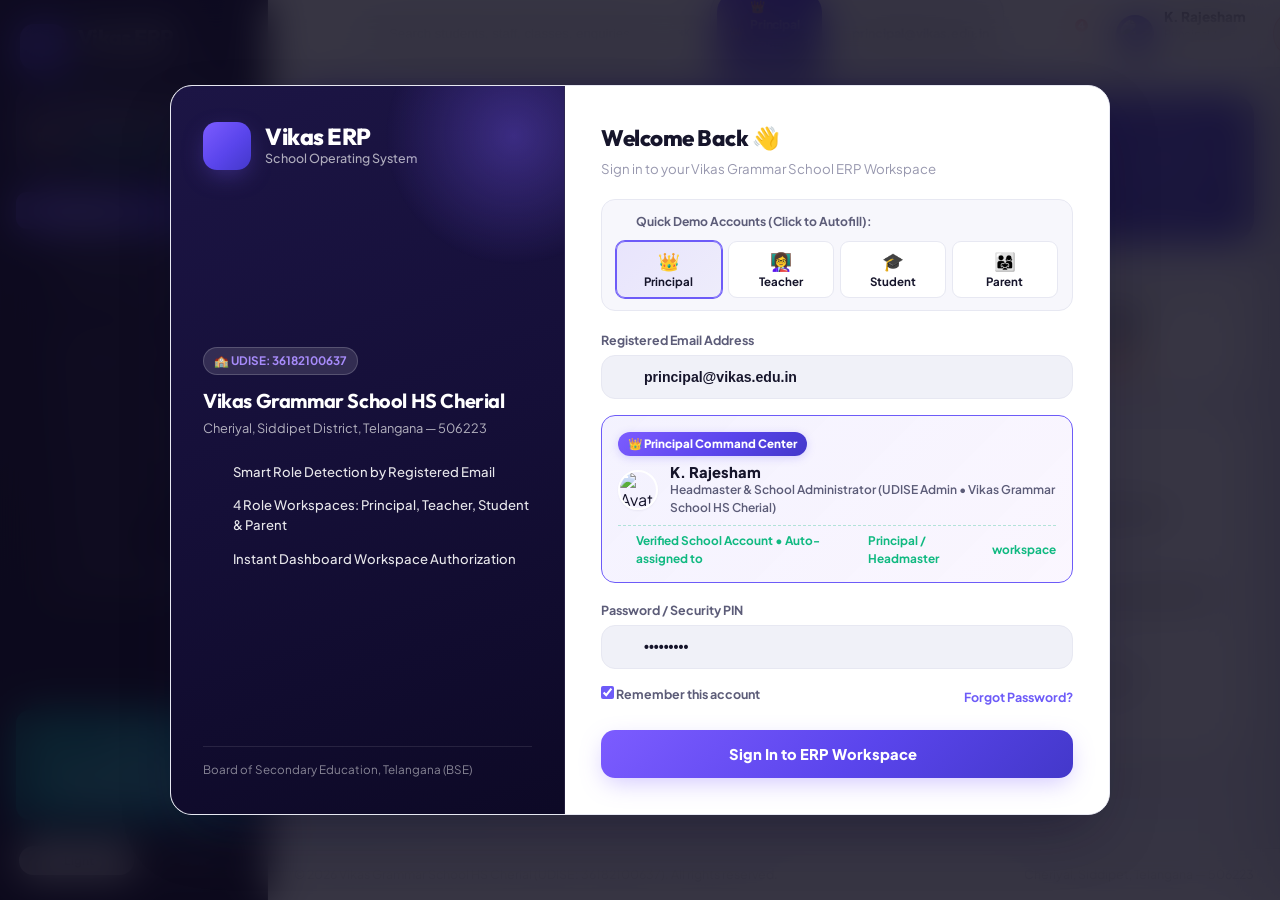
==== files/index.html @ 1255ad42 "Replace demo role pills with official active session email & workspace badge banner in topbar" ====
<!DOCTYPE html>
<html lang="en">
<head>
  <meta charset="UTF-8">
  <meta name="viewport" content="width=device-width, initial-scale=1.0">
  <title>Vikas ERP — Vikas Grammar School HS Cherial</title>

  <!-- Modern Fonts: Outfit for Headings + Plus Jakarta Sans for UI -->
  <link rel="preconnect" href="https://fonts.googleapis.com">
  <link rel="preconnect" href="https://fonts.gstatic.com" crossorigin>
  <link href="https://fonts.googleapis.com/css2?family=Outfit:wght@500;600;700;800&family=Plus+Jakarta+Sans:wght@400;500;600;700;800&display=swap" rel="stylesheet">

  <!-- Lucide Icons -->
  <script src="https://unpkg.com/lucide@latest"></script>

  <!-- Custom Application Stylesheet -->
  <link rel="stylesheet" href="css/styles.css">
</head>
<body class="theme-light role-principal">

  <div class="app-container">

    <!-- LEFT SIDEBAR -->
    <aside class="sidebar" id="sidebar">

      <!-- BRAND LOGO HEADER -->
      <div class="sidebar-header">
        <div class="brand">
          <div class="brand-logo">
            <i data-lucide="graduation-cap"></i>
          </div>
          <div>
            <div class="brand-title">
              <span class="brand-name">Vikas ERP</span>
            </div>
            <div class="brand-sub">Learn • Grow • Excel</div>
          </div>
        </div>
      </div>

      <!-- SCHOOL PROFILE MINI CARD -->
      <div class="sidebar-school-card">
        <div style="display:flex; align-items:center; gap:10px; position:relative;">
          <div class="school-avatar-icon">🏫</div>
          <div>
            <div class="school-card-title">Vikas Grammar School</div>
            <div class="school-card-sub">Cherial, Siddipet</div>
            <div class="school-udise-badge">UDISE: 36182100637</div>
          </div>
        </div>
      </div>

      <!-- SIDEBAR NAV LIST -->
      <div class="sidebar-menu">
        <ul class="nav-list" id="sidebarNavList">
          <!-- Dynamically Populated by js/app.js based on role -->
        </ul>
      </div>

      <!-- SIDEBAR BOTTOM WIDGET CARD -->
      <div class="sidebar-widget-banner">
        <div class="widget-banner-icon"><i data-lucide="graduation-cap"></i></div>
        <div class="widget-banner-title">Empowering Education</div>
        <div class="widget-banner-sub">For a Brighter Tomorrow</div>
      </div>

      <!-- SIDEBAR FOOTER THEME TOGGLE -->
      <div class="sidebar-footer">
        <div class="theme-toggle-pill">
          <button id="themeLightBtn" class="theme-btn active"><i data-lucide="sun"></i> Light</button>
          <button id="themeDarkBtn" class="theme-btn"><i data-lucide="moon"></i> Dark</button>
        </div>
      </div>

    </aside>

    <!-- MAIN WRAPPER -->
    <div class="main-wrapper">

      <!-- TOP NAVBAR -->
      <header class="top-navbar">
        <div class="nav-left">
          <button id="sidebarCollapseBtn" class="icon-btn" title="Toggle Menu">
            <i data-lucide="menu"></i>
          </button>

          <div class="search-bar">
            <i data-lucide="search" class="search-icon"></i>
            <input type="text" id="globalSearchInput" placeholder="Search students, staff, classes, enquiries..." autocomplete="off">
            <kbd class="kbd-badge">⌘K</kbd>
          </div>
        </div>

        <!-- CENTER OFFICIAL LOGGED-IN ACCOUNT SESSION BANNER -->
        <div class="active-session-banner" id="activeSessionBanner">
          <div class="session-role-badge" id="sessionRoleBadge">
            <span id="sessionRoleIcon">👑</span>
            <span id="sessionRoleTitle">Principal Command Center</span>
          </div>
          <div class="session-email-tag" id="sessionEmailTag">
            <i data-lucide="mail"></i>
            <span id="sessionEmailText">principal@vikas.edu.in</span>
          </div>
        </div>

        <div class="nav-right">
          <button class="icon-btn" id="openAiDrawerBtn" title="Ask AI Assistant">
            <i data-lucide="bot"></i>
          </button>

          <div style="position:relative;">
            <button class="icon-btn notif-btn" id="notifBtn" title="Notifications">
              <i data-lucide="bell"></i>
              <span class="badge-dot" id="notifBadgeDot">4</span>
            </button>

            <!-- NOTIFICATION DROPDOWN MENU -->
            <div class="notif-dropdown" id="notifDropdown">
              <div class="notif-header" style="padding:14px 16px; border-bottom:1px solid var(--border-color); display:flex; justify-content:space-between; align-items:center; background:var(--bg-card-sub);">
                <div style="display:flex; align-items:center; gap:8px;">
                  <i data-lucide="bell" style="color:var(--indigo); width:16px; height:16px;"></i>
                  <h4 style="font-size:0.9rem; font-weight:800; margin:0;">Notifications</h4>
                </div>
                <button id="markAllReadBtn" style="font-size:0.75rem; color:var(--indigo); font-weight:700; background:none; border:none; cursor:pointer;">Mark all read</button>
              </div>
              <div class="notif-body" id="notifList" style="max-height:360px; overflow-y:auto; padding:8px 0;">
                <!-- Populated dynamically by JS -->
              </div>
              <div style="padding:10px 16px; text-align:center; border-top:1px solid var(--border-color); background:var(--bg-card-sub);">
                <span style="font-size:0.75rem; color:var(--text-muted); font-weight:600;">Vikas Grammar School Live Feed</span>
              </div>
            </div>
          </div>

          <div class="user-pill" id="userProfilePill" title="Logged in user profile">
            <img src="https://images.unsplash.com/photo-1534528741775-53994a69daeb?auto=format&fit=crop&w=120&q=80" alt="Avatar" class="user-avatar" id="userAvatar">
            <div class="user-info">
              <span class="user-name" id="userName">K. Rajesham</span>
              <span class="user-role" id="userRole">Headmaster</span>
            </div>
          </div>

          <button class="icon-btn logout-btn" id="logoutBtn" title="Switch User / Sign Out">
            <i data-lucide="log-out"></i>
          </button>
        </div>
      </header>

      <!-- MAIN CONTENT VIEWPORT -->
      <main class="content-viewport" id="contentViewport">
        <!-- Rendered dynamically by js/app.js -->
      </main>

      <!-- FOOTER -->
      <footer class="app-footer">
        <div class="footer-left">
          © 2026 Vikas Grammar School HS Cherial (UDISE: 36182100637). All rights reserved.
        </div>
        <div class="footer-right">
          Cheriyal, Siddipet, Telangana — 506223
        </div>
      </footer>

    </div>

    <!-- AI COPILOT SIDE DRAWER -->
    <div class="ai-drawer-overlay" id="aiDrawerOverlay"></div>
    <aside class="ai-drawer" id="aiDrawer">
      <div class="ai-drawer-header">
        <div class="ai-title">
          <i data-lucide="bot"></i>
          <div>
            <h3>Vikas School AI Assistant</h3>
            <span>Siddipet District Intelligence</span>
          </div>
        </div>
        <button id="closeAiDrawerBtn" class="icon-btn"><i data-lucide="x"></i></button>
      </div>

      <div class="ai-drawer-body" id="aiChatBody">
        <div class="ai-message assistant">
          <p>Namaste Headmaster K. Rajesham! How can I assist you with Vikas Grammar School Cherial operations today?</p>
        </div>
      </div>

      <div class="ai-drawer-footer">
        <form id="aiPromptForm" class="ai-form">
          <input type="text" id="aiPromptInput" placeholder="Ask AI about student records or attendance..." autocomplete="off">
          <button type="submit" class="ai-send-btn"><i data-lucide="send"></i></button>
        </form>
      </div>
    </aside>

  </div>

  <!-- LOGIN & ROLE IDENTIFICATION PORTAL OVERLAY -->
  <div class="login-modal-overlay active" id="loginModalOverlay">
    <div class="login-modal-card">
      
      <!-- LEFT BRANDING BANNER -->
      <div class="login-branding-panel">
        <div class="login-brand-header">
          <div class="login-brand-logo">
            <i data-lucide="graduation-cap"></i>
          </div>
          <div>
            <h2>Vikas ERP</h2>
            <p>School Operating System</p>
          </div>
        </div>

        <div class="login-hero-card">
          <div class="school-tag">🏫 UDISE: 36182100637</div>
          <h3>Vikas Grammar School HS Cherial</h3>
          <p>Cheriyal, Siddipet District, Telangana — 506223</p>
          
          <div class="login-features-list">
            <div class="feature-item">
              <i data-lucide="shield-check"></i>
              <span>Smart Role Detection by Registered Email</span>
            </div>
            <div class="feature-item">
              <i data-lucide="users"></i>
              <span>4 Role Workspaces: Principal, Teacher, Student & Parent</span>
            </div>
            <div class="feature-item">
              <i data-lucide="sparkles"></i>
              <span>Instant Dashboard Workspace Authorization</span>
            </div>
          </div>
        </div>

        <div class="login-footer-info">
          <span>Board of Secondary Education, Telangana (BSE)</span>
        </div>
      </div>

      <!-- RIGHT FORM PANEL -->
      <div class="login-form-panel">
        <div class="login-form-header">
          <h3>Welcome Back 👋</h3>
          <p>Sign in to your Vikas Grammar School ERP Workspace</p>
        </div>

        <!-- QUICK DEMO ACCOUNTS SELECTOR -->
        <div class="quick-demo-accounts">
          <div class="quick-title"><i data-lucide="zap"></i> Quick Demo Accounts (Click to Autofill):</div>
          <div class="demo-chips-grid">
            <button type="button" class="demo-chip active" data-email="principal@vikas.edu.in">
              <span class="chip-icon">👑</span>
              <span class="chip-text">Principal</span>
            </button>
            <button type="button" class="demo-chip" data-email="teacher@vikas.edu.in">
              <span class="chip-icon">👩‍🏫</span>
              <span class="chip-text">Teacher</span>
            </button>
            <button type="button" class="demo-chip" data-email="student@vikas.edu.in">
              <span class="chip-icon">🎓</span>
              <span class="chip-text">Student</span>
            </button>
            <button type="button" class="demo-chip" data-email="parent@vikas.edu.in">
              <span class="chip-icon">👨‍👩‍👧</span>
              <span class="chip-text">Parent</span>
            </button>
          </div>
        </div>

        <form id="loginForm" class="login-form">
          
          <!-- EMAIL INPUT -->
          <div class="form-group">
            <label for="loginEmailInput">Registered Email Address</label>
            <div class="input-with-icon">
              <i data-lucide="mail"></i>
              <input type="email" id="loginEmailInput" placeholder="e.g. principal@vikas.edu.in" value="principal@vikas.edu.in" required autocomplete="email">
            </div>
          </div>

          <!-- REAL-TIME ROLE DETECTION & CONFIRMATION BOX -->
          <div class="role-detection-box" id="roleDetectionBox">
            <div class="detection-badge" id="detectionBadge">👑 Principal Command Center</div>
            <div class="user-preview">
              <img src="https://images.unsplash.com/photo-1534528741775-53994a69daeb?auto=format&fit=crop&w=120&q=80" alt="Avatar" id="detectionAvatar">
              <div class="user-details">
                <div class="detected-name" id="detectionName">K. Rajesham</div>
                <div class="detected-sub" id="detectionSub">Headmaster & School Administrator</div>
              </div>
            </div>
            <div class="detection-status" id="detectionStatus">
              <i data-lucide="check-circle-2"></i> Verified School Account • Auto-assigned to <strong>Principal</strong> workspace
            </div>
          </div>

          <!-- UNREGISTERED CUSTOM ROLE SELECTOR (Hidden by default, shown if email not in database) -->
          <div class="form-group custom-role-group" id="customRoleGroup" style="display:none;">
            <label>Unregistered Email — Choose Role to Sign In:</label>
            <div class="role-selector-radios">
              <label class="radio-chip"><input type="radio" name="customRole" value="principal" checked> <span>👑 Principal</span></label>
              <label class="radio-chip"><input type="radio" name="customRole" value="teacher"> <span>👩‍🏫 Teacher</span></label>
              <label class="radio-chip"><input type="radio" name="customRole" value="student"> <span>🎓 Student</span></label>
              <label class="radio-chip"><input type="radio" name="customRole" value="parent"> <span>👨‍👩‍👧 Parent</span></label>
            </div>
          </div>

          <!-- PASSWORD INPUT -->
          <div class="form-group">
            <label for="loginPasswordInput">Password / Security PIN</label>
            <div class="input-with-icon">
              <i data-lucide="lock"></i>
              <input type="password" id="loginPasswordInput" value="vikas2026" placeholder="Enter password" required>
              <button type="button" class="toggle-password-btn" id="togglePasswordBtn"><i data-lucide="eye"></i></button>
            </div>
          </div>

          <div class="form-options">
            <label class="checkbox-label">
              <input type="checkbox" checked id="rememberMeCheckbox">
              <span>Remember this account</span>
            </label>
            <a href="#" class="forgot-link" onclick="event.preventDefault(); alert('Password reset guidance sent to your registered school email!');">Forgot Password?</a>
          </div>

          <!-- SUBMIT BUTTON -->
          <button type="submit" class="login-submit-btn" id="loginSubmitBtn">
            <span>Sign In to ERP Workspace</span>
            <i data-lucide="arrow-right"></i>
          </button>

        </form>
      </div>

    </div>
  </div>

  <script src="js/data.js"></script>
  <script src="js/app.js"></script>
</body>
</html>
---- files/css/styles.css ----
/* ==========================================================================
   VIKAS ERP — REDESIGNED VISUAL SYSTEM
   Vikas Grammar School HS Cherial • UDISE: 36182100637
   Same structure & data bindings as before — new look, feel & polish.
   ========================================================================== */

:root {
  --bg-app: #f4f5fb;
  --bg-sidebar: #171233;
  --bg-card: #ffffff;
  --bg-card-sub: #f7f7fc;
  --bg-input: #f0f1f8;
  --border-color: #e7e8f2;
  --border-focus: #7c5cff;

  --text-primary: #16152b;
  --text-secondary: #5c5c78;
  --text-muted: #9797ae;

  --indigo: #6d5bf8;
  --indigo-dark: #5a45ec;
  --violet: #a855f7;
  --cyan: #06b6d4;
  --emerald: #10b981;
  --amber: #f59e0b;
  --rose: #ef4444;

  --accent-grad: linear-gradient(135deg, #7c5cff 0%, #5a45ec 55%, #4338ca 100%);
  --accent-grad-soft: linear-gradient(135deg, rgba(124,92,255,0.12) 0%, rgba(90,69,236,0.06) 100%);
  --sidebar-grad: linear-gradient(165deg, #1c1640 0%, #171233 45%, #100c26 100%);

  --shadow-sm: 0 1px 2px rgba(23, 18, 51, 0.05);
  --shadow-card: 0 1px 2px rgba(23,18,51,0.04), 0 10px 28px -8px rgba(23, 18, 51, 0.09);
  --shadow-lg: 0 20px 45px -12px rgba(90, 69, 236, 0.28);
  --shadow-glow: 0 8px 24px -4px rgba(124, 92, 255, 0.35);

  --radius-sm: 9px;
  --radius-md: 14px;
  --radius-lg: 18px;
  --radius-xl: 22px;
}

body.theme-dark {
  --bg-app: #0b0a17;
  --bg-sidebar: #0c0a1e;
  --bg-card: #16142b;
  --bg-card-sub: #1c1a35;
  --bg-input: #1c1a35;
  --border-color: rgba(255, 255, 255, 0.08);

  --text-primary: #f3f2fb;
  --text-secondary: #b6b4cf;
  --text-muted: #6f6d8c;

  --shadow-card: 0 1px 2px rgba(0,0,0,0.3), 0 10px 30px -8px rgba(0,0,0,0.5);
}

/* STRICT RESET */
*, *::before, *::after {
  margin: 0;
  padding: 0;
  box-sizing: border-box;
}

html, body {
  width: 100%;
  height: 100%;
  overflow-x: hidden;
}

body {
  font-family: 'Plus Jakarta Sans', system-ui, -apple-system, sans-serif;
  background-color: var(--bg-app);
  background-image:
    radial-gradient(circle at 100% 0%, rgba(124, 92, 255, 0.06), transparent 45%),
    radial-gradient(circle at 0% 100%, rgba(6, 182, 212, 0.05), transparent 45%);
  background-attachment: fixed;
  color: var(--text-primary);
  line-height: 1.5;
  -webkit-font-smoothing: antialiased;
}

button {
  -webkit-appearance: none;
  appearance: none;
  background: transparent;
  border: none;
  outline: none;
  font-family: inherit;
  cursor: pointer;
  color: inherit;
}

h1, h2, h3, h4, h5, h6 {
  font-family: 'Outfit', sans-serif;
  font-weight: 700;
  letter-spacing: -0.02em;
}

/* Scrollbars */
::-webkit-scrollbar { width: 8px; height: 8px; }
::-webkit-scrollbar-track { background: transparent; }
::-webkit-scrollbar-thumb { background: rgba(124, 92, 255, 0.25); border-radius: 8px; }
::-webkit-scrollbar-thumb:hover { background: rgba(124, 92, 255, 0.45); }

code {
  font-family: 'SFMono-Regular', Consolas, monospace;
  background: var(--bg-card-sub);
  padding: 1px 6px;
  border-radius: 6px;
  font-size: 0.85em;
}

/* APP CONTAINER LAYOUT */
.app-container {
  display: flex;
  min-height: 100vh;
  width: 100%;
  overflow-x: hidden;
  position: relative;
}

/* ==========================================================================
   SIDEBAR
   ========================================================================== */
.sidebar {
  width: 268px;
  min-width: 268px;
  height: 100vh;
  background: var(--sidebar-grad);
  color: #ffffff;
  border-right: 1px solid rgba(255, 255, 255, 0.06);
  display: flex;
  flex-direction: column;
  justify-content: space-between;
  padding: 22px 16px;
  position: fixed;
  top: 0;
  left: 0;
  z-index: 100;
  overflow-y: auto;
  transition: transform 0.3s cubic-bezier(.4,0,.2,1);
}

.sidebar::-webkit-scrollbar { width: 5px; }

.sidebar.collapsed {
  transform: translateX(-268px);
}

.sidebar-header {
  margin-bottom: 18px;
  padding: 0 4px;
}

.brand {
  display: flex;
  align-items: center;
  gap: 12px;
}

.brand-logo {
  width: 46px;
  height: 46px;
  border-radius: 14px;
  background: var(--accent-grad);
  display: flex;
  align-items: center;
  justify-content: center;
  color: white;
  box-shadow: var(--shadow-glow);
  font-size: 1.3rem;
}

.brand-title {
  display: flex;
  align-items: center;
  gap: 6px;
}

.brand-name {
  font-family: 'Outfit', sans-serif;
  font-weight: 800;
  font-size: 1.32rem;
  color: #ffffff;
  letter-spacing: -0.03em;
}

.brand-sub {
  font-size: 0.7rem;
  color: #8f8bb3;
  font-weight: 600;
  letter-spacing: 0.6px;
  text-transform: uppercase;
  margin-top: 1px;
}

/* SIDEBAR SCHOOL PROFILE CARD */
.sidebar-school-card {
  background: rgba(255, 255, 255, 0.05);
  border: 1px solid rgba(255, 255, 255, 0.08);
  border-radius: var(--radius-md);
  padding: 12px 13px;
  margin-bottom: 18px;
  position: relative;
  overflow: hidden;
}

.sidebar-school-card::before {
  content: '';
  position: absolute;
  inset: 0;
  background: linear-gradient(120deg, rgba(124,92,255,0.15), transparent 60%);
  pointer-events: none;
}

.school-avatar-icon {
  width: 34px;
  height: 34px;
  border-radius: 10px;
  background: rgba(255, 255, 255, 0.12);
  display: flex;
  align-items: center;
  justify-content: center;
  font-size: 1.1rem;
  flex-shrink: 0;
}

.school-card-title {
  font-size: 0.82rem;
  font-weight: 800;
  color: #ffffff;
  line-height: 1.25;
}

.school-card-sub {
  font-size: 0.7rem;
  color: #8f8bb3;
  margin-top: 1px;
}

.school-udise-badge {
  display: inline-block;
  font-size: 0.63rem;
  font-weight: 800;
  background: rgba(6, 182, 212, 0.18);
  color: #5eead4;
  padding: 2px 9px;
  border-radius: 10px;
  margin-top: 5px;
  letter-spacing: 0.3px;
}

/* SIDEBAR MENU & NAV LIST */
.sidebar-menu {
  flex: 1;
}

.nav-list {
  list-style: none;
  display: flex;
  flex-direction: column;
  gap: 2px;
}

.nav-btn {
  width: 100%;
  display: flex;
  align-items: center;
  justify-content: space-between;
  padding: 10px 12px;
  border-radius: 11px;
  background: transparent;
  border: none;
  color: #a5a2c4;
  font-size: 0.84rem;
  font-weight: 600;
  cursor: pointer;
  transition: all 0.15s ease;
  position: relative;
}

.nav-btn-left {
  display: flex;
  align-items: center;
  gap: 12px;
}

.nav-btn:hover {
  background: rgba(255, 255, 255, 0.06);
  color: #ffffff;
}

.nav-btn.active {
  background: var(--accent-grad);
  color: #ffffff !important;
  box-shadow: var(--shadow-glow);
}

.nav-btn.active svg, .nav-btn.active i {
  color: #ffffff !important;
}

.nav-btn svg, .nav-btn i {
  width: 17px;
  height: 17px;
  color: #837fa8;
  flex-shrink: 0;
}

/* SIDEBAR BOTTOM WIDGET BANNER */
.sidebar-widget-banner {
  background: linear-gradient(135deg, #0d9488 0%, #0891b2 100%);
  border-radius: var(--radius-md);
  padding: 15px;
  margin: 16px 0 12px 0;
  color: #ffffff;
  box-shadow: 0 10px 25px -6px rgba(8, 145, 178, 0.4);
  text-align: center;
}

.widget-banner-icon {
  width: 36px;
  height: 36px;
  border-radius: 50%;
  background: rgba(255, 255, 255, 0.18);
  display: flex;
  align-items: center;
  justify-content: center;
  margin: 0 auto 7px auto;
}

.widget-banner-title {
  font-weight: 800;
  font-size: 0.84rem;
}

.widget-banner-sub {
  font-size: 0.7rem;
  opacity: 0.85;
}

/* SIDEBAR FOOTER */
.sidebar-footer {
  padding-top: 10px;
  border-top: 1px solid rgba(255, 255, 255, 0.07);
}

.theme-toggle-pill {
  background: rgba(255, 255, 255, 0.06);
  padding: 3px;
  border-radius: 20px;
  display: flex;
  align-items: center;
}

.theme-btn {
  flex: 1;
  padding: 7px 10px;
  border-radius: 16px;
  font-size: 0.75rem;
  font-weight: 700;
  color: #8f8bb3;
  display: flex;
  align-items: center;
  justify-content: center;
  gap: 6px;
  transition: all 0.2s ease;
}

.theme-btn.active {
  background: #ffffff;
  color: #171233;
  box-shadow: var(--shadow-sm);
}

/* ==========================================================================
   MAIN WRAPPER
   ========================================================================== */
.main-wrapper {
  margin-left: 268px;
  width: calc(100% - 268px);
  min-height: 100vh;
  display: flex;
  flex-direction: column;
  background-color: transparent;
  transition: margin-left 0.3s ease, width 0.3s ease;
}

.main-wrapper.expanded {
  margin-left: 0;
  width: 100%;
}

/* TOP NAVBAR */
.top-navbar {
  height: 68px;
  background-color: var(--bg-card);
  border-bottom: 1px solid var(--border-color);
  display: flex;
  align-items: center;
  justify-content: space-between;
  padding: 0 26px;
  width: 100%;
  flex-shrink: 0;
  position: sticky;
  top: 0;
  z-index: 50;
  backdrop-filter: blur(8px);
}

.nav-left {
  display: flex;
  align-items: center;
  gap: 16px;
}

.icon-btn {
  width: 40px;
  height: 40px;
  border-radius: 50%;
  display: flex;
  align-items: center;
  justify-content: center;
  color: var(--text-secondary);
  transition: all 0.15s ease;
  position: relative;
}

.icon-btn:hover {
  background-color: var(--bg-card-sub);
  color: var(--indigo);
}

/* SEARCH BAR */
.search-bar {
  position: relative;
  width: 360px;
  display: flex;
  align-items: center;
}

.search-bar input {
  width: 100%;
  background-color: var(--bg-input);
  border: 1px solid transparent;
  border-radius: 24px;
  padding: 10px 40px 10px 38px;
  color: var(--text-primary);
  font-size: 0.83rem;
  outline: none;
  transition: all 0.2s ease;
}

.search-bar input::placeholder { color: var(--text-muted); }

.search-bar input:focus {
  background-color: var(--bg-card);
  border-color: var(--indigo);
  box-shadow: 0 0 0 4px rgba(109, 91, 248, 0.14);
}

.search-icon {
  position: absolute;
  left: 13px;
  width: 16px;
  height: 16px;
  color: var(--text-muted);
  pointer-events: none;
}

.kbd-badge {
  position: absolute;
  right: 12px;
  background: var(--bg-card);
  border: 1px solid var(--border-color);
  border-radius: 6px;
  padding: 2px 7px;
  font-size: 0.65rem;
  color: var(--text-muted);
  font-weight: 700;
}

/* OFFICIAL LOGGED-IN SESSION BANNER STYLES */
.active-session-banner {
  background: var(--bg-card-sub);
  padding: 5px 14px 5px 6px;
  border-radius: 28px;
  display: flex;
  align-items: center;
  gap: 10px;
  border: 1px solid var(--border-color);
  box-shadow: var(--shadow-sm);
  transition: all 0.25s ease;
}

.session-role-badge {
  background: var(--accent-grad);
  color: #ffffff;
  padding: 5px 12px;
  border-radius: 20px;
  font-size: 0.76rem;
  font-weight: 800;
  display: flex;
  align-items: center;
  gap: 6px;
  box-shadow: var(--shadow-glow);
  letter-spacing: -0.01em;
}

.session-email-tag {
  display: flex;
  align-items: center;
  gap: 6px;
  font-size: 0.78rem;
  font-weight: 700;
  color: var(--text-secondary);
}

.session-email-tag i {
  width: 14px;
  height: 14px;
  color: var(--indigo);
}

.nav-right {
  display: flex;
  align-items: center;
  gap: 18px;
}

.badge-dot {
  position: absolute;
  top: 3px;
  right: 3px;
  background: linear-gradient(135deg, #f43f5e, #ef4444);
  color: white;
  font-size: 0.63rem;
  font-weight: 800;
  width: 17px;
  height: 17px;
  border-radius: 50%;
  display: flex;
  align-items: center;
  justify-content: center;
  border: 2px solid var(--bg-card);
}

.user-pill {
  display: flex;
  align-items: center;
  gap: 10px;
  padding: 5px 8px 5px 5px;
  border-radius: 30px;
  transition: background-color 0.15s ease;
  cursor: pointer;
}

.user-pill:hover {
  background-color: var(--bg-card-sub);
}

.user-avatar {
  width: 38px;
  height: 38px;
  border-radius: 50%;
  object-fit: cover;
  border: 2px solid transparent;
  background: var(--accent-grad);
  padding: 2px;
}

.user-info {
  display: flex;
  flex-direction: column;
}

.user-name {
  font-size: 0.85rem;
  font-weight: 800;
  line-height: 1.15;
  color: var(--text-primary);
}

.user-role {
  font-size: 0.7rem;
  color: var(--text-muted);
}

/* CONTENT VIEWPORT */
.content-viewport {
  flex: 1;
  padding: 26px;
  max-width: 1440px;
  width: 100%;
  margin: 0 auto;
}

/* ==========================================================================
   STATS GRID & METRIC CARDS
   ========================================================================== */
.stats-grid-4 {
  display: grid;
  grid-template-columns: repeat(4, 1fr);
  gap: 16px;
  margin-bottom: 20px;
}

.stat-card {
  background-color: var(--bg-card);
  border: 1px solid var(--border-color);
  border-radius: var(--radius-lg);
  padding: 19px 21px;
  display: flex;
  flex-direction: column;
  justify-content: space-between;
  box-shadow: var(--shadow-card);
  transition: transform 0.2s ease, box-shadow 0.2s ease, border-color 0.2s ease;
  position: relative;
  overflow: hidden;
}

.stat-card::before {
  content: '';
  position: absolute;
  top: 0; left: 0; right: 0;
  height: 3px;
  background: var(--accent-grad);
  opacity: 0;
  transition: opacity 0.2s ease;
}

.stat-card:hover {
  transform: translateY(-3px);
  box-shadow: var(--shadow-lg);
  border-color: rgba(124, 92, 255, 0.25);
}

.stat-card:hover::before { opacity: 1; }

.stat-title {
  font-size: 0.78rem;
  font-weight: 700;
  color: var(--text-muted);
  text-transform: uppercase;
  letter-spacing: 0.5px;
  margin-bottom: 4px;
}

.stat-value {
  font-family: 'Outfit', sans-serif;
  font-size: 1.9rem;
  font-weight: 800;
  color: var(--text-primary);
  line-height: 1.1;
  margin: 3px 0 9px 0;
}

.trend-badge {
  display: inline-flex;
  align-items: center;
  gap: 4px;
  font-size: 0.74rem;
  font-weight: 700;
  padding: 4px 10px;
  border-radius: 20px;
  width: fit-content;
}

.trend-up-green { background: #d7f7ea; color: #047857; }
.trend-up-blue { background: #dee7ff; color: #3345d1; }
.trend-purple { background: #f2e4ff; color: #7e22ce; }
.trend-orange { background: #ffe8d4; color: #c2410c; }

/* HERO CARD & QUICK ACTIONS */
.hero-school-card {
  background: var(--accent-grad);
  color: white;
  border-radius: var(--radius-xl);
  padding: 26px 28px;
  margin-bottom: 20px;
  box-shadow: var(--shadow-lg);
  position: relative;
  overflow: hidden;
}

.hero-school-card::after {
  content: '';
  position: absolute;
  top: -60%;
  right: -8%;
  width: 320px;
  height: 320px;
  background: radial-gradient(circle, rgba(255,255,255,0.16), transparent 65%);
  border-radius: 50%;
}

.hero-school-card h2 {
  font-size: 1.5rem;
}

.hero-sub {
  font-size: 0.85rem;
  opacity: 0.85;
  margin-top: 6px;
}

.school-dropdown-pill {
  background: rgba(255,255,255,0.16);
  padding: 4px 12px;
  border-radius: 20px;
  font-size: 0.78rem;
  font-weight: 700;
  backdrop-filter: blur(4px);
}

.dashboard-main-grid {
  display: grid;
  grid-template-columns: 1fr 340px;
  gap: 20px;
  margin-bottom: 20px;
}

.quick-cards-grid {
  display: grid;
  grid-template-columns: repeat(4, 1fr);
  gap: 12px;
}

.quick-action-card {
  background: var(--bg-card-sub);
  border: 1px solid var(--border-color);
  border-radius: var(--radius-md);
  padding: 16px;
  display: flex;
  flex-direction: column;
  align-items: center;
  justify-content: center;
  gap: 9px;
  cursor: pointer;
  transition: all 0.2s ease;
}

.quick-action-card:hover {
  background: var(--bg-card);
  border-color: var(--indigo);
  transform: translateY(-3px);
  box-shadow: var(--shadow-card);
}

.quick-icon-box {
  width: 42px;
  height: 42px;
  border-radius: 13px;
  display: flex;
  align-items: center;
  justify-content: center;
}

.quick-title {
  font-size: 0.78rem;
  font-weight: 700;
  color: var(--text-primary);
  text-align: center;
}

/* ==========================================================================
   PANEL CARDS
   ========================================================================== */
.panel-card {
  background-color: var(--bg-card);
  border: 1px solid var(--border-color);
  border-radius: var(--radius-lg);
  padding: 22px;
  box-shadow: var(--shadow-card);
  position: relative;
}

.panel-header {
  display: flex;
  align-items: center;
  justify-content: space-between;
  margin-bottom: 16px;
  gap: 12px;
  flex-wrap: wrap;
}

.panel-header h2 {
  display: flex;
  align-items: center;
  gap: 10px;
  font-size: 1.15rem;
}

.panel-title {
  font-size: 1.1rem;
  font-weight: 800;
  color: var(--text-primary);
  display: flex;
  align-items: center;
  gap: 8px;
}

/* BADGES & PILLS */
.badge {
  display: inline-flex;
  align-items: center;
  gap: 4px;
  padding: 4px 11px;
  border-radius: 20px;
  font-size: 0.74rem;
  font-weight: 700;
}

.badge-indigo { background-color: #e6e1ff; color: #5a3fe0; }
.badge-success { background-color: #d7f7ea; color: #047857; }
.badge-warning { background-color: #fef0c7; color: #b45309; }
.badge-danger { background-color: #ffe1e1; color: #b91c1c; }
.badge-info { background-color: #dcf1fe; color: #0369a1; }

/* DATA TABLES */
.table-container {
  width: 100%;
  overflow-x: auto;
  border-radius: var(--radius-md);
}

.data-table {
  width: 100%;
  border-collapse: collapse;
  text-align: left;
  font-size: 0.87rem;
}

.data-table th {
  padding: 12px 15px;
  color: var(--text-muted);
  font-size: 0.72rem;
  font-weight: 800;
  text-transform: uppercase;
  letter-spacing: 0.4px;
  background-color: var(--bg-card-sub);
  border-bottom: 1px solid var(--border-color);
  white-space: nowrap;
}

.data-table th:first-child { border-top-left-radius: var(--radius-sm); }
.data-table th:last-child { border-top-right-radius: var(--radius-sm); }

.data-table td {
  padding: 13px 15px;
  border-bottom: 1px solid var(--border-color);
  vertical-align: middle;
}

.data-table tr:last-child td {
  border-bottom: none;
}

.data-table tbody tr {
  transition: background-color 0.15s ease;
}

.data-table tbody tr:hover {
  background-color: var(--bg-card-sub);
}

/* FOOTER */
.app-footer {
  padding: 16px 26px;
  border-top: 1px solid var(--border-color);
  background-color: var(--bg-card);
  font-size: 0.78rem;
  color: var(--text-muted);
  display: flex;
  justify-content: space-between;
  align-items: center;
  flex-wrap: wrap;
  gap: 8px;
}

/* NOTIFICATION DROPDOWN */
.notif-dropdown {
  position: absolute;
  top: 54px;
  right: 0;
  width: 385px;
  max-width: calc(100vw - 32px);
  background-color: var(--bg-card);
  border: 1px solid var(--border-color);
  border-radius: var(--radius-lg);
  box-shadow: var(--shadow-lg);
  z-index: 500;
  display: none;
  overflow: hidden;
  animation: fadeIn 0.2s ease;
}

.notif-dropdown.active {
  display: block;
}

.notif-item {
  padding: 13px 16px;
  border-bottom: 1px solid var(--border-color);
  display: flex;
  gap: 12px;
  align-items: flex-start;
  transition: background-color 0.15s ease;
  cursor: pointer;
  width: 100%;
  box-sizing: border-box;
}

.notif-item:hover {
  background-color: var(--bg-card-sub);
}

.notif-item.unread {
  background-color: rgba(109, 91, 248, 0.05);
}

.notif-item-icon {
  width: 35px;
  height: 35px;
  border-radius: 11px;
  display: flex;
  align-items: center;
  justify-content: center;
  flex-shrink: 0;
}

.notif-item-content {
  flex: 1;
  min-width: 0;
  word-wrap: break-word;
  overflow-wrap: break-word;
}

.notif-item-title {
  font-size: 0.85rem;
  font-weight: 700;
  color: var(--text-primary);
  margin-bottom: 2px;
  white-space: normal;
  word-break: break-word;
  line-height: 1.3;
}

.notif-item-msg {
  font-size: 0.78rem;
  color: var(--text-secondary);
  line-height: 1.4;
  white-space: normal;
  word-break: break-word;
}

.notif-item-time {
  font-size: 0.7rem;
  color: var(--text-muted);
  margin-top: 4px;
}

/* ==========================================================================
   AI COPILOT DRAWER
   ========================================================================== */
.ai-drawer-overlay {
  position: fixed;
  inset: 0;
  background: rgba(16, 12, 38, 0.45);
  backdrop-filter: blur(2px);
  z-index: 899;
  display: none;
}

.ai-drawer-overlay.active { display: block; }

.ai-drawer {
  position: fixed;
  top: 0;
  right: 0;
  height: 100vh;
  width: 380px;
  max-width: 92vw;
  background: var(--bg-card);
  border-left: 1px solid var(--border-color);
  box-shadow: -20px 0 45px rgba(23,18,51,0.15);
  z-index: 900;
  display: flex;
  flex-direction: column;
  transform: translateX(100%);
  transition: transform 0.3s cubic-bezier(.4,0,.2,1);
}

.ai-drawer.active { transform: translateX(0); }

.ai-drawer-header {
  padding: 18px 20px;
  background: var(--accent-grad);
  color: white;
  display: flex;
  align-items: center;
  justify-content: space-between;
}

.ai-title {
  display: flex;
  align-items: center;
  gap: 12px;
}

.ai-title h3 { font-size: 1rem; }
.ai-title span { font-size: 0.72rem; opacity: 0.85; }

.ai-drawer-header .icon-btn { color: white; }
.ai-drawer-header .icon-btn:hover { background: rgba(255,255,255,0.18); color: white; }

.ai-drawer-body {
  flex: 1;
  overflow-y: auto;
  padding: 18px;
  display: flex;
  flex-direction: column;
  gap: 12px;
}

.ai-message {
  padding: 12px 15px;
  border-radius: var(--radius-md);
  font-size: 0.85rem;
  line-height: 1.5;
  max-width: 92%;
}

.ai-message.assistant {
  background: var(--bg-card-sub);
  border: 1px solid var(--border-color);
  align-self: flex-start;
  border-bottom-left-radius: 4px;
}

.ai-drawer-footer {
  padding: 14px;
  border-top: 1px solid var(--border-color);
}

.ai-form {
  display: flex;
  gap: 8px;
  background: var(--bg-input);
  border-radius: 24px;
  padding: 5px 6px 5px 16px;
}

.ai-form input {
  flex: 1;
  background: transparent;
  border: none;
  outline: none;
  color: var(--text-primary);
  font-size: 0.85rem;
}

.ai-send-btn {
  width: 36px;
  height: 36px;
  border-radius: 50%;
  background: var(--accent-grad);
  color: white;
  display: flex;
  align-items: center;
  justify-content: center;
  flex-shrink: 0;
}

@keyframes fadeIn {
  from { opacity: 0; transform: translateY(-4px); }
  to { opacity: 1; transform: translateY(0); }
}

/* RESPONSIVE MEDIA QUERIES */
@media (max-width: 1024px) {
  .main-wrapper {
    margin-left: 0 !important;
    width: 100% !important;
  }
  .sidebar {
    transform: translateX(-268px);
    box-shadow: 0 10px 30px rgba(0,0,0,0.3);
  }
  .sidebar.collapsed {
    transform: translateX(0);
  }
  .dashboard-main-grid {
    grid-template-columns: 1fr;
  }
}

@media (max-width: 768px) {
  .top-navbar {
    height: auto !important;
    padding: 12px 14px !important;
    flex-direction: column;
    align-items: flex-start !important;
    gap: 10px;
  }
  .role-personality-pills {
    width: 100%;
    overflow-x: auto;
    white-space: nowrap;
    padding-bottom: 4px;
  }
  .search-bar {
    width: 100% !important;
  }
  .content-viewport {
    padding: 14px !important;
  }
  .stats-grid-4 {
    grid-template-columns: repeat(2, 1fr) !important;
  }
  .quick-cards-grid {
    grid-template-columns: repeat(2, 1fr) !important;
  }
}

/* ==========================================================================
   LOGIN PORTAL & ROLE IDENTIFICATION MODAL STYLES
   ========================================================================== */
.login-modal-overlay {
  position: fixed;
  inset: 0;
  z-index: 99999;
  background: rgba(11, 9, 26, 0.82);
  backdrop-filter: blur(20px);
  -webkit-backdrop-filter: blur(20px);
  display: flex;
  align-items: center;
  justify-content: center;
  padding: 24px;
  opacity: 0;
  pointer-events: none;
  transition: opacity 0.35s cubic-bezier(0.16, 1, 0.3, 1), transform 0.35s cubic-bezier(0.16, 1, 0.3, 1);
}

.login-modal-overlay.active {
  opacity: 1;
  pointer-events: auto;
}

.login-modal-card {
  width: 940px;
  max-width: 100%;
  background: var(--bg-card);
  border: 1px solid var(--border-color);
  border-radius: var(--radius-xl);
  box-shadow: 0 25px 60px -15px rgba(15, 12, 40, 0.45);
  display: flex;
  overflow: hidden;
  animation: modalPop 0.4s cubic-bezier(0.16, 1, 0.3, 1);
}

@keyframes modalPop {
  from { opacity: 0; transform: scale(0.94) translateY(10px); }
  to { opacity: 1; transform: scale(1) translateY(0); }
}

/* LEFT BRANDING PANEL */
.login-branding-panel {
  width: 42%;
  background: linear-gradient(160deg, #1c1545 0%, #150f38 50%, #0d0926 100%);
  color: #ffffff;
  padding: 36px 32px;
  display: flex;
  flex-direction: column;
  justify-content: space-between;
  position: relative;
  overflow: hidden;
  border-right: 1px solid rgba(255, 255, 255, 0.08);
}

.login-branding-panel::before {
  content: '';
  position: absolute;
  top: -80px;
  right: -80px;
  width: 260px;
  height: 260px;
  background: radial-gradient(circle, rgba(124, 92, 255, 0.35) 0%, rgba(0,0,0,0) 70%);
  border-radius: 50%;
  pointer-events: none;
}

.login-brand-header {
  display: flex;
  align-items: center;
  gap: 14px;
}

.login-brand-logo {
  width: 48px;
  height: 48px;
  border-radius: 14px;
  background: var(--accent-grad);
  display: flex;
  align-items: center;
  justify-content: center;
  box-shadow: var(--shadow-glow);
}

.login-brand-logo i {
  width: 26px;
  height: 26px;
  color: #fff;
}

.login-brand-header h2 {
  font-family: 'Outfit', sans-serif;
  font-size: 1.45rem;
  font-weight: 800;
  letter-spacing: -0.02em;
  line-height: 1.1;
  color: #fff;
}

.login-brand-header p {
  font-size: 0.78rem;
  color: rgba(255, 255, 255, 0.65);
  font-weight: 500;
}

.login-hero-card {
  margin: 32px 0;
}

.school-tag {
  display: inline-block;
  background: rgba(255, 255, 255, 0.12);
  border: 1px solid rgba(255, 255, 255, 0.18);
  padding: 4px 10px;
  border-radius: 20px;
  font-size: 0.73rem;
  font-weight: 700;
  color: #a78bfa;
  margin-bottom: 12px;
}

.login-hero-card h3 {
  font-family: 'Outfit', sans-serif;
  font-size: 1.25rem;
  font-weight: 700;
  color: #ffffff;
  line-height: 1.35;
  margin-bottom: 6px;
}

.login-hero-card p {
  font-size: 0.8rem;
  color: rgba(255, 255, 255, 0.68);
  line-height: 1.4;
  margin-bottom: 24px;
}

.login-features-list {
  display: flex;
  flex-direction: column;
  gap: 14px;
}

.feature-item {
  display: flex;
  align-items: center;
  gap: 12px;
  font-size: 0.82rem;
  color: rgba(255, 255, 255, 0.9);
  font-weight: 500;
}

.feature-item i {
  width: 18px;
  height: 18px;
  color: #34d399;
  flex-shrink: 0;
}

.login-footer-info {
  font-size: 0.73rem;
  color: rgba(255, 255, 255, 0.5);
  border-top: 1px solid rgba(255, 255, 255, 0.1);
  padding-top: 14px;
}

/* RIGHT FORM PANEL */
.login-form-panel {
  width: 58%;
  padding: 36px 36px;
  background: var(--bg-card);
  display: flex;
  flex-direction: column;
  justify-content: center;
}

.login-form-header h3 {
  font-family: 'Outfit', sans-serif;
  font-size: 1.4rem;
  font-weight: 800;
  color: var(--text-primary);
  margin-bottom: 4px;
}

.login-form-header p {
  font-size: 0.83rem;
  color: var(--text-muted);
  margin-bottom: 20px;
}

/* QUICK DEMO ACCOUNTS */
.quick-demo-accounts {
  background: var(--bg-card-sub);
  border: 1px solid var(--border-color);
  border-radius: var(--radius-md);
  padding: 12px 14px;
  margin-bottom: 20px;
}

.quick-title {
  font-size: 0.76rem;
  font-weight: 700;
  color: var(--text-secondary);
  display: flex;
  align-items: center;
  gap: 6px;
  margin-bottom: 10px;
}

.quick-title i {
  width: 14px;
  height: 14px;
  color: var(--amber);
}

.demo-chips-grid {
  display: grid;
  grid-template-columns: repeat(4, 1fr);
  gap: 6px;
}

.demo-chip {
  background: var(--bg-card);
  border: 1px solid var(--border-color);
  border-radius: var(--radius-sm);
  padding: 8px 6px;
  display: flex;
  flex-direction: column;
  align-items: center;
  justify-content: center;
  cursor: pointer;
  transition: all 0.2s ease;
}

.demo-chip:hover {
  border-color: var(--indigo);
  transform: translateY(-1px);
}

.demo-chip.active {
  background: var(--accent-grad-soft);
  border-color: var(--indigo);
  box-shadow: 0 0 0 1px var(--indigo);
}

.chip-icon {
  font-size: 1.1rem;
  margin-bottom: 2px;
}

.chip-text {
  font-size: 0.72rem;
  font-weight: 700;
  color: var(--text-primary);
}

/* FORM GROUPS */
.login-form .form-group {
  margin-bottom: 16px;
}

.login-form label {
  display: block;
  font-size: 0.78rem;
  font-weight: 700;
  color: var(--text-secondary);
  margin-bottom: 6px;
}

.input-with-icon {
  position: relative;
  display: flex;
  align-items: center;
}

.input-with-icon i {
  position: absolute;
  left: 14px;
  width: 18px;
  height: 18px;
  color: var(--text-muted);
  pointer-events: none;
}

.input-with-icon input {
  width: 100%;
  height: 44px;
  padding: 0 14px 0 42px;
  background: var(--bg-input);
  border: 1px solid var(--border-color);
  border-radius: var(--radius-md);
  font-size: 0.88rem;
  color: var(--text-primary);
  font-weight: 600;
  outline: none;
  transition: all 0.2s ease;
}

.input-with-icon input:focus {
  border-color: var(--indigo);
  box-shadow: 0 0 0 3px rgba(109, 91, 248, 0.15);
  background: var(--bg-card);
}

.toggle-password-btn {
  position: absolute;
  right: 12px;
  background: none;
  border: none;
  color: var(--text-muted);
  cursor: pointer;
  padding: 4px;
  display: flex;
  align-items: center;
  justify-content: center;
}

.toggle-password-btn:hover {
  color: var(--text-primary);
}

/* REAL TIME ROLE DETECTION BOX */
.role-detection-box {
  background: linear-gradient(135deg, rgba(109, 91, 248, 0.08) 0%, rgba(168, 85, 247, 0.05) 100%);
  border: 1.5px solid var(--indigo);
  border-radius: var(--radius-md);
  padding: 14px 16px;
  margin-bottom: 18px;
  transition: all 0.25s ease;
  position: relative;
}

.detection-badge {
  display: inline-block;
  background: var(--accent-grad);
  color: #ffffff;
  font-size: 0.72rem;
  font-weight: 800;
  padding: 3px 10px;
  border-radius: 12px;
  margin-bottom: 8px;
  box-shadow: 0 2px 8px rgba(109, 91, 248, 0.25);
}

.user-preview {
  display: flex;
  align-items: center;
  gap: 12px;
  margin-bottom: 8px;
}

.user-preview img {
  width: 40px;
  height: 40px;
  border-radius: 50%;
  object-fit: cover;
  border: 2px solid #ffffff;
  box-shadow: var(--shadow-sm);
}

.detected-name {
  font-size: 0.92rem;
  font-weight: 800;
  color: var(--text-primary);
  line-height: 1.2;
}

.detected-sub {
  font-size: 0.75rem;
  color: var(--text-secondary);
  font-weight: 600;
}

.detection-status {
  font-size: 0.74rem;
  color: var(--emerald);
  font-weight: 700;
  display: flex;
  align-items: center;
  gap: 5px;
  border-top: 1px dashed rgba(16, 185, 129, 0.3);
  padding-top: 6px;
  margin-top: 4px;
}

.detection-status i {
  width: 14px;
  height: 14px;
  color: var(--emerald);
}

/* CUSTOM ROLE SELECTOR RADIOS */
.custom-role-group {
  background: var(--bg-card-sub);
  border: 1px solid var(--border-color);
  border-radius: var(--radius-md);
  padding: 12px;
}

.role-selector-radios {
  display: grid;
  grid-template-columns: repeat(2, 1fr);
  gap: 8px;
  margin-top: 6px;
}

.radio-chip {
  display: flex;
  align-items: center;
  gap: 6px;
  background: var(--bg-card);
  border: 1px solid var(--border-color);
  padding: 8px 10px;
  border-radius: var(--radius-sm);
  cursor: pointer;
  font-size: 0.78rem;
  font-weight: 700;
  color: var(--text-primary);
}

.radio-chip input {
  accent-color: var(--indigo);
}

.form-options {
  display: flex;
  justify-content: space-between;
  align-items: center;
  font-size: 0.78rem;
  margin-bottom: 20px;
}

.checkbox-label {
  display: flex;
  align-items: center;
  gap: 6px;
  color: var(--text-secondary);
  font-weight: 600;
  cursor: pointer;
}

.checkbox-label input {
  accent-color: var(--indigo);
}

.forgot-link {
  color: var(--indigo);
  font-weight: 700;
  text-decoration: none;
}

.forgot-link:hover {
  text-decoration: underline;
}

.login-submit-btn {
  width: 100%;
  height: 48px;
  background: var(--accent-grad);
  color: #ffffff;
  border: none;
  border-radius: var(--radius-md);
  font-size: 0.92rem;
  font-weight: 800;
  display: flex;
  align-items: center;
  justify-content: center;
  gap: 10px;
  cursor: pointer;
  box-shadow: var(--shadow-glow);
  transition: all 0.25s ease;
}

.login-submit-btn:hover {
  transform: translateY(-2px);
  box-shadow: 0 10px 28px -4px rgba(124, 92, 255, 0.45);
}

.login-submit-btn i {
  width: 18px;
  height: 18px;
  transition: transform 0.2s ease;
}

.login-submit-btn:hover i {
  transform: translateX(4px);
}

.logout-btn {
  color: #ef4444 !important;
  background: rgba(239, 68, 68, 0.08) !important;
  border: 1px solid rgba(239, 68, 68, 0.2) !important;
  transition: all 0.2s ease !important;
}

.logout-btn:hover {
  background: #ef4444 !important;
  color: #ffffff !important;
}

@media (max-width: 840px) {
  .login-modal-card {
    flex-direction: column;
  }
  .login-branding-panel {
    width: 100%;
    padding: 24px;
  }
  .login-hero-card {
    margin: 16px 0;
  }
  .login-form-panel {
    width: 100%;
    padding: 24px;
  }
  .demo-chips-grid {
    grid-template-columns: repeat(2, 1fr);
  }
}
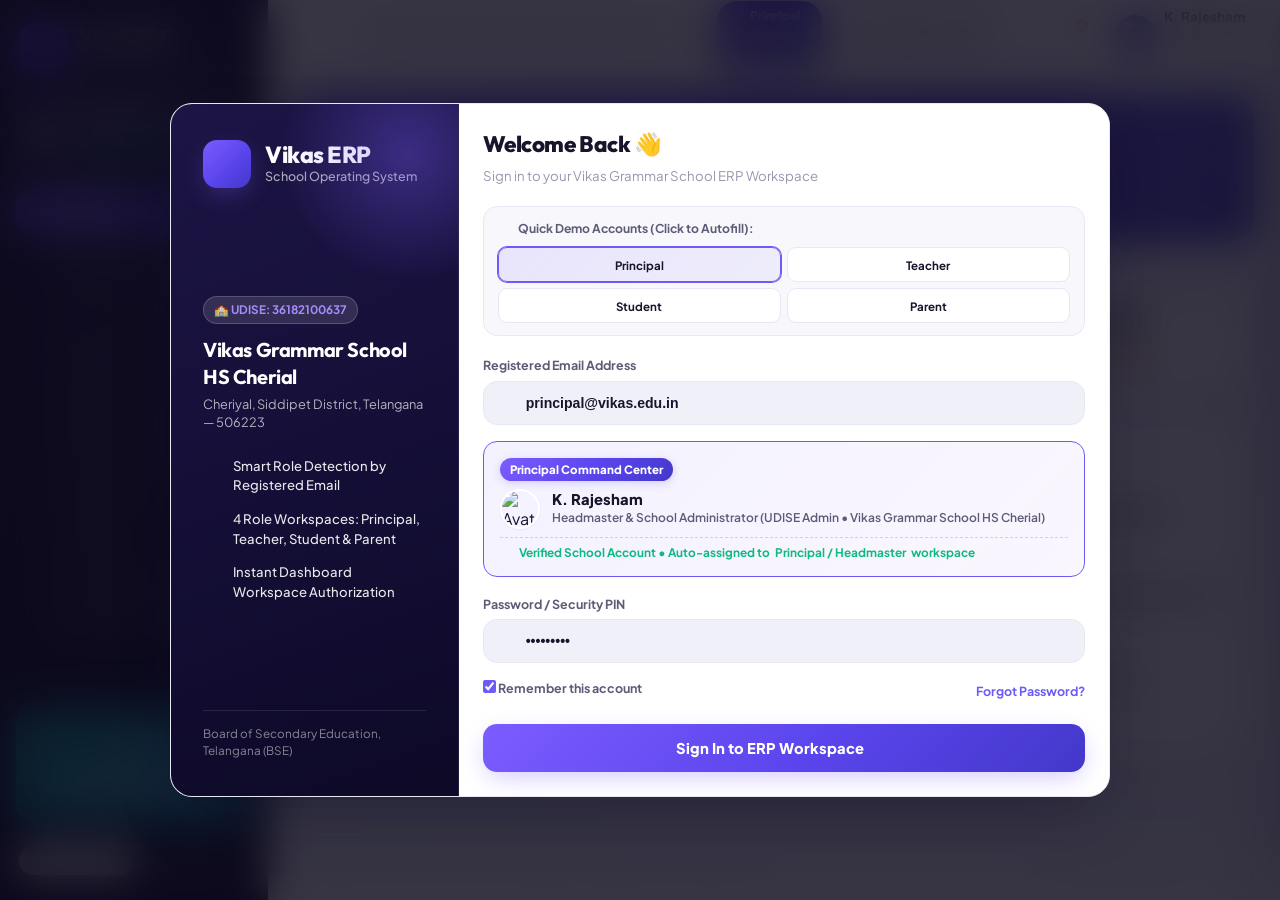
==== commit 1be6bd8a: "Add interactive user profile modal for viewing & editing user details (phone, email, roll/ID, addres" ====
--- a/files/index.html
+++ b/files/index.html
@@ -1,5 +1,6 @@
 <!DOCTYPE html>
 <html lang="en">
+
 <head>
   <meta charset="UTF-8">
   <meta name="viewport" content="width=device-width, initial-scale=1.0">
@@ -8,7 +9,9 @@
   <!-- Modern Fonts: Outfit for Headings + Plus Jakarta Sans for UI -->
   <link rel="preconnect" href="https://fonts.googleapis.com">
   <link rel="preconnect" href="https://fonts.gstatic.com" crossorigin>
-  <link href="https://fonts.googleapis.com/css2?family=Outfit:wght@500;600;700;800&family=Plus+Jakarta+Sans:wght@400;500;600;700;800&display=swap" rel="stylesheet">
+  <link
+    href="https://fonts.googleapis.com/css2?family=Outfit:wght@500;600;700;800&family=Plus+Jakarta+Sans:wght@400;500;600;700;800&display=swap"
+    rel="stylesheet">
 
   <!-- Lucide Icons -->
   <script src="https://unpkg.com/lucide@latest"></script>
@@ -16,6 +19,7 @@
   <!-- Custom Application Stylesheet -->
   <link rel="stylesheet" href="css/styles.css">
 </head>
+
 <body class="theme-light role-principal">
 
   <div class="app-container">
@@ -86,7 +90,8 @@
 
           <div class="search-bar">
             <i data-lucide="search" class="search-icon"></i>
-            <input type="text" id="globalSearchInput" placeholder="Search students, staff, classes, enquiries..." autocomplete="off">
+            <input type="text" id="globalSearchInput" placeholder="Search students, staff, classes, enquiries..."
+              autocomplete="off">
             <kbd class="kbd-badge">⌘K</kbd>
           </div>
         </div>
@@ -116,24 +121,30 @@
 
             <!-- NOTIFICATION DROPDOWN MENU -->
             <div class="notif-dropdown" id="notifDropdown">
-              <div class="notif-header" style="padding:14px 16px; border-bottom:1px solid var(--border-color); display:flex; justify-content:space-between; align-items:center; background:var(--bg-card-sub);">
+              <div class="notif-header"
+                style="padding:14px 16px; border-bottom:1px solid var(--border-color); display:flex; justify-content:space-between; align-items:center; background:var(--bg-card-sub);">
                 <div style="display:flex; align-items:center; gap:8px;">
                   <i data-lucide="bell" style="color:var(--indigo); width:16px; height:16px;"></i>
                   <h4 style="font-size:0.9rem; font-weight:800; margin:0;">Notifications</h4>
                 </div>
-                <button id="markAllReadBtn" style="font-size:0.75rem; color:var(--indigo); font-weight:700; background:none; border:none; cursor:pointer;">Mark all read</button>
+                <button id="markAllReadBtn"
+                  style="font-size:0.75rem; color:var(--indigo); font-weight:700; background:none; border:none; cursor:pointer;">Mark
+                  all read</button>
               </div>
               <div class="notif-body" id="notifList" style="max-height:360px; overflow-y:auto; padding:8px 0;">
                 <!-- Populated dynamically by JS -->
               </div>
-              <div style="padding:10px 16px; text-align:center; border-top:1px solid var(--border-color); background:var(--bg-card-sub);">
-                <span style="font-size:0.75rem; color:var(--text-muted); font-weight:600;">Vikas Grammar School Live Feed</span>
+              <div
+                style="padding:10px 16px; text-align:center; border-top:1px solid var(--border-color); background:var(--bg-card-sub);">
+                <span style="font-size:0.75rem; color:var(--text-muted); font-weight:600;">Vikas Grammar School Live
+                  Feed</span>
               </div>
             </div>
           </div>
 
           <div class="user-pill" id="userProfilePill" title="Logged in user profile">
-            <img src="https://images.unsplash.com/photo-1534528741775-53994a69daeb?auto=format&fit=crop&w=120&q=80" alt="Avatar" class="user-avatar" id="userAvatar">
+            <img src="https://images.unsplash.com/photo-1534528741775-53994a69daeb?auto=format&fit=crop&w=120&q=80"
+              alt="Avatar" class="user-avatar" id="userAvatar">
             <div class="user-info">
               <span class="user-name" id="userName">K. Rajesham</span>
               <span class="user-role" id="userRole">Headmaster</span>
@@ -179,13 +190,15 @@
 
       <div class="ai-drawer-body" id="aiChatBody">
         <div class="ai-message assistant">
-          <p>Namaste Headmaster K. Rajesham! How can I assist you with Vikas Grammar School Cherial operations today?</p>
+          <p>Namaste Headmaster K. Rajesham! How can I assist you with Vikas Grammar School Cherial operations today?
+          </p>
         </div>
       </div>
 
       <div class="ai-drawer-footer">
         <form id="aiPromptForm" class="ai-form">
-          <input type="text" id="aiPromptInput" placeholder="Ask AI about student records or attendance..." autocomplete="off">
+          <input type="text" id="aiPromptInput" placeholder="Ask AI about student records or attendance..."
+            autocomplete="off">
           <button type="submit" class="ai-send-btn"><i data-lucide="send"></i></button>
         </form>
       </div>
@@ -196,7 +209,7 @@
   <!-- LOGIN & ROLE IDENTIFICATION PORTAL OVERLAY -->
   <div class="login-modal-overlay active" id="loginModalOverlay">
     <div class="login-modal-card">
-      
+
       <!-- LEFT BRANDING BANNER -->
       <div class="login-branding-panel">
         <div class="login-brand-header">
@@ -213,7 +226,7 @@
           <div class="school-tag">🏫 UDISE: 36182100637</div>
           <h3>Vikas Grammar School HS Cherial</h3>
           <p>Cheriyal, Siddipet District, Telangana — 506223</p>
-          
+
           <div class="login-features-list">
             <div class="feature-item">
               <i data-lucide="shield-check"></i>
@@ -247,32 +260,33 @@
           <div class="quick-title"><i data-lucide="zap"></i> Quick Demo Accounts (Click to Autofill):</div>
           <div class="demo-chips-grid">
             <button type="button" class="demo-chip active" data-email="principal@vikas.edu.in">
-              <span class="chip-icon">👑</span>
+              <span class="chip-icon"></span>
               <span class="chip-text">Principal</span>
             </button>
             <button type="button" class="demo-chip" data-email="teacher@vikas.edu.in">
-              <span class="chip-icon">👩‍🏫</span>
+              <span class="chip-icon"></span>
               <span class="chip-text">Teacher</span>
             </button>
             <button type="button" class="demo-chip" data-email="student@vikas.edu.in">
-              <span class="chip-icon">🎓</span>
+              <span class="chip-icon"></span>
               <span class="chip-text">Student</span>
             </button>
             <button type="button" class="demo-chip" data-email="parent@vikas.edu.in">
-              <span class="chip-icon">👨‍👩‍👧</span>
+              <span class="chip-icon"></span>
               <span class="chip-text">Parent</span>
             </button>
           </div>
         </div>
 
         <form id="loginForm" class="login-form">
-          
+
           <!-- EMAIL INPUT -->
           <div class="form-group">
             <label for="loginEmailInput">Registered Email Address</label>
             <div class="input-with-icon">
               <i data-lucide="mail"></i>
-              <input type="email" id="loginEmailInput" placeholder="e.g. principal@vikas.edu.in" value="principal@vikas.edu.in" required autocomplete="email">
+              <input type="email" id="loginEmailInput" placeholder="e.g. principal@vikas.edu.in"
+                value="principal@vikas.edu.in" required autocomplete="email">
             </div>
           </div>
 
@@ -280,14 +294,16 @@
           <div class="role-detection-box" id="roleDetectionBox">
             <div class="detection-badge" id="detectionBadge">👑 Principal Command Center</div>
             <div class="user-preview">
-              <img src="https://images.unsplash.com/photo-1534528741775-53994a69daeb?auto=format&fit=crop&w=120&q=80" alt="Avatar" id="detectionAvatar">
+              <img src="https://images.unsplash.com/photo-1534528741775-53994a69daeb?auto=format&fit=crop&w=120&q=80"
+                alt="Avatar" id="detectionAvatar">
               <div class="user-details">
                 <div class="detected-name" id="detectionName">K. Rajesham</div>
                 <div class="detected-sub" id="detectionSub">Headmaster & School Administrator</div>
               </div>
             </div>
             <div class="detection-status" id="detectionStatus">
-              <i data-lucide="check-circle-2"></i> Verified School Account • Auto-assigned to <strong>Principal</strong> workspace
+              <i data-lucide="check-circle-2"></i> Verified School Account • Auto-assigned to <strong>Principal</strong>
+              workspace
             </div>
           </div>
 
@@ -295,10 +311,14 @@
           <div class="form-group custom-role-group" id="customRoleGroup" style="display:none;">
             <label>Unregistered Email — Choose Role to Sign In:</label>
             <div class="role-selector-radios">
-              <label class="radio-chip"><input type="radio" name="customRole" value="principal" checked> <span>👑 Principal</span></label>
-              <label class="radio-chip"><input type="radio" name="customRole" value="teacher"> <span>👩‍🏫 Teacher</span></label>
-              <label class="radio-chip"><input type="radio" name="customRole" value="student"> <span>🎓 Student</span></label>
-              <label class="radio-chip"><input type="radio" name="customRole" value="parent"> <span>👨‍👩‍👧 Parent</span></label>
+              <label class="radio-chip"><input type="radio" name="customRole" value="principal" checked> <span>👑
+                  Principal</span></label>
+              <label class="radio-chip"><input type="radio" name="customRole" value="teacher"> <span>👩‍🏫
+                  Teacher</span></label>
+              <label class="radio-chip"><input type="radio" name="customRole" value="student"> <span>🎓
+                  Student</span></label>
+              <label class="radio-chip"><input type="radio" name="customRole" value="parent"> <span>👨‍👩‍👧
+                  Parent</span></label>
             </div>
           </div>
 
@@ -308,7 +328,8 @@
             <div class="input-with-icon">
               <i data-lucide="lock"></i>
               <input type="password" id="loginPasswordInput" value="vikas2026" placeholder="Enter password" required>
-              <button type="button" class="toggle-password-btn" id="togglePasswordBtn"><i data-lucide="eye"></i></button>
+              <button type="button" class="toggle-password-btn" id="togglePasswordBtn"><i
+                  data-lucide="eye"></i></button>
             </div>
           </div>
 
@@ -317,7 +338,9 @@
               <input type="checkbox" checked id="rememberMeCheckbox">
               <span>Remember this account</span>
             </label>
-            <a href="#" class="forgot-link" onclick="event.preventDefault(); alert('Password reset guidance sent to your registered school email!');">Forgot Password?</a>
+            <a href="#" class="forgot-link"
+              onclick="event.preventDefault(); alert('Password reset guidance sent to your registered school email!');">Forgot
+              Password?</a>
           </div>
 
           <!-- SUBMIT BUTTON -->
@@ -332,7 +355,150 @@
     </div>
   </div>
 
+  <!-- USER PROFILE DETAILS & EDIT MODAL OVERLAY -->
+  <div class="profile-modal-overlay" id="profileModalOverlay">
+    <div class="profile-modal-card">
+      
+      <!-- MODAL HEADER COVER -->
+      <div class="profile-cover-banner">
+        <button type="button" class="profile-close-btn" id="closeProfileModalBtn" title="Close Profile">
+          <i data-lucide="x"></i>
+        </button>
+        <div class="profile-cover-badge">🏫 Vikas Grammar School HS Cherial</div>
+      </div>
+
+      <!-- PROFILE HEADER INFO -->
+      <div class="profile-header-main">
+        <div class="profile-avatar-wrapper">
+          <img src="https://images.unsplash.com/photo-1534528741775-53994a69daeb?auto=format&fit=crop&w=120&q=80" alt="Profile Avatar" id="modalProfileAvatar">
+          <span class="avatar-edit-badge" title="Profile Avatar Photo"><i data-lucide="camera"></i></span>
+        </div>
+        <div class="profile-title-block">
+          <div style="display:flex; align-items:center; gap:10px;">
+            <h2 id="modalProfileName">K. Rajesham</h2>
+            <span class="badge-role-tag" id="modalProfileRoleBadge">👑 Principal</span>
+          </div>
+          <p id="modalProfileDesignation">Headmaster & School Administrator</p>
+          <div class="profile-meta-tags">
+            <span id="modalProfileEmailTag"><i data-lucide="mail"></i> principal@vikas.edu.in</span>
+            <span id="modalProfilePhoneTag"><i data-lucide="phone"></i> +91 98480 99887</span>
+            <span id="modalProfileIdTag"><i data-lucide="id-card"></i> ID: EMP-VG-001</span>
+          </div>
+        </div>
+      </div>
+
+      <!-- PROFILE FORM BODY -->
+      <form id="profileForm" class="profile-form-body">
+        
+        <div class="profile-form-grid">
+          
+          <!-- FULL NAME -->
+          <div class="profile-form-group">
+            <label for="profileNameInput">Full Name</label>
+            <div class="input-with-icon">
+              <i data-lucide="user"></i>
+              <input type="text" id="profileNameInput" required placeholder="Enter full name">
+            </div>
+          </div>
+
+          <!-- EMAIL ADDRESS -->
+          <div class="profile-form-group">
+            <label for="profileEmailInput">Official Email Address</label>
+            <div class="input-with-icon">
+              <i data-lucide="mail"></i>
+              <input type="email" id="profileEmailInput" required placeholder="Enter official email">
+            </div>
+          </div>
+
+          <!-- PHONE NUMBER -->
+          <div class="profile-form-group">
+            <label for="profilePhoneInput">Contact Phone Number</label>
+            <div class="input-with-icon">
+              <i data-lucide="phone"></i>
+              <input type="text" id="profilePhoneInput" required placeholder="Enter phone number">
+            </div>
+          </div>
+
+          <!-- ID / ROLL NUMBER -->
+          <div class="profile-form-group">
+            <label for="profileIdInput" id="profileIdLabel">Roll Number / Employee ID</label>
+            <div class="input-with-icon">
+              <i data-lucide="id-card"></i>
+              <input type="text" id="profileIdInput" placeholder="Enter ID or Roll No">
+            </div>
+          </div>
+
+          <!-- PEN ID / UDISE REF -->
+          <div class="profile-form-group">
+            <label for="profilePenInput">PEN ID / State Reg. Reference</label>
+            <div class="input-with-icon">
+              <i data-lucide="file-text"></i>
+              <input type="text" id="profilePenInput" placeholder="Enter PEN ID">
+            </div>
+          </div>
+
+          <!-- CLASS / DEPARTMENT -->
+          <div class="profile-form-group">
+            <label for="profileClassInput">Class / Department / Workspace</label>
+            <div class="input-with-icon">
+              <i data-lucide="book-open"></i>
+              <input type="text" id="profileClassInput" placeholder="Enter class or department">
+            </div>
+          </div>
+
+          <!-- BLOOD GROUP -->
+          <div class="profile-form-group">
+            <label for="profileBloodGroupInput">Blood Group</label>
+            <div class="input-with-icon">
+              <i data-lucide="heart"></i>
+              <input type="text" id="profileBloodGroupInput" placeholder="e.g. O+, B+, A+">
+            </div>
+          </div>
+
+          <!-- EMERGENCY CONTACT -->
+          <div class="profile-form-group">
+            <label for="profileEmergencyInput">Emergency Contact Details</label>
+            <div class="input-with-icon">
+              <i data-lucide="shield-alert"></i>
+              <input type="text" id="profileEmergencyInput" placeholder="Enter emergency contact name & phone">
+            </div>
+          </div>
+
+          <!-- RESIDENTIAL ADDRESS -->
+          <div class="profile-form-group full-width">
+            <label for="profileAddressInput">Residential Address</label>
+            <div class="input-with-icon">
+              <i data-lucide="map-pin"></i>
+              <input type="text" id="profileAddressInput" placeholder="Enter residential address">
+            </div>
+          </div>
+
+          <!-- AVATAR IMAGE URL -->
+          <div class="profile-form-group full-width">
+            <label for="profileAvatarInput">Profile Picture Image URL</label>
+            <div class="input-with-icon">
+              <i data-lucide="image"></i>
+              <input type="url" id="profileAvatarInput" placeholder="Enter image URL for avatar">
+            </div>
+          </div>
+
+        </div>
+
+        <!-- FOOTER ACTIONS -->
+        <div class="profile-modal-footer">
+          <button type="button" class="btn-cancel" id="cancelProfileBtn">Cancel</button>
+          <button type="submit" class="btn-save-profile" id="saveProfileBtn">
+            <i data-lucide="check"></i> Save Profile Details
+          </button>
+        </div>
+
+      </form>
+
+    </div>
+  </div>
+
   <script src="js/data.js"></script>
   <script src="js/app.js"></script>
 </body>
-</html>
+
+</html>
--- a/files/css/styles.css
+++ b/files/css/styles.css
@@ -1635,6 +1635,270 @@
   .login-hero-card {
     margin: 16px 0;
   }
+}
+
+/* ==========================================================================
+   USER PROFILE DETAILS & EDIT MODAL STYLES
+   ========================================================================== */
+.profile-modal-overlay {
+  position: fixed;
+  inset: 0;
+  z-index: 99998;
+  background: rgba(11, 9, 26, 0.78);
+  backdrop-filter: blur(16px);
+  -webkit-backdrop-filter: blur(16px);
+  display: flex;
+  align-items: center;
+  justify-content: center;
+  padding: 20px;
+  opacity: 0;
+  pointer-events: none;
+  transition: all 0.3s cubic-bezier(0.16, 1, 0.3, 1);
+}
+
+.profile-modal-overlay.active {
+  opacity: 1;
+  pointer-events: auto;
+}
+
+.profile-modal-card {
+  width: 780px;
+  max-width: 100%;
+  max-height: 90vh;
+  background: var(--bg-card);
+  border: 1px solid var(--border-color);
+  border-radius: 24px;
+  box-shadow: 0 25px 50px -12px rgba(15, 12, 40, 0.35);
+  display: flex;
+  flex-direction: column;
+  overflow: hidden;
+  animation: modalPop 0.35s cubic-bezier(0.16, 1, 0.3, 1);
+}
+
+.profile-cover-banner {
+  height: 110px;
+  background: linear-gradient(135deg, #4f46e5 0%, #7c3aed 50%, #9333ea 100%);
+  position: relative;
+  padding: 16px 24px;
+  display: flex;
+  justify-content: space-between;
+  align-items: flex-start;
+}
+
+.profile-close-btn {
+  background: rgba(0, 0, 0, 0.25);
+  border: 1px solid rgba(255, 255, 255, 0.2);
+  color: #ffffff;
+  width: 34px;
+  height: 34px;
+  border-radius: 50%;
+  display: flex;
+  align-items: center;
+  justify-content: center;
+  cursor: pointer;
+  transition: all 0.2s ease;
+  position: absolute;
+  top: 14px;
+  right: 14px;
+  z-index: 2;
+}
+
+.profile-close-btn:hover {
+  background: rgba(239, 68, 68, 0.85);
+  transform: rotate(90deg);
+}
+
+.profile-cover-badge {
+  background: rgba(255, 255, 255, 0.18);
+  backdrop-filter: blur(8px);
+  color: #ffffff;
+  font-size: 0.76rem;
+  font-weight: 700;
+  padding: 4px 12px;
+  border-radius: 20px;
+  border: 1px solid rgba(255, 255, 255, 0.25);
+}
+
+.profile-header-main {
+  padding: 0 28px 20px 28px;
+  display: flex;
+  align-items: flex-end;
+  gap: 20px;
+  margin-top: -42px;
+  border-bottom: 1px solid var(--border-color);
+  background: var(--bg-card);
+}
+
+.profile-avatar-wrapper {
+  position: relative;
+  flex-shrink: 0;
+}
+
+.profile-avatar-wrapper img {
+  width: 88px;
+  height: 88px;
+  border-radius: 50%;
+  object-fit: cover;
+  border: 4px solid var(--bg-card);
+  box-shadow: var(--shadow-card);
+  background: var(--bg-card-sub);
+}
+
+.avatar-edit-badge {
+  position: absolute;
+  bottom: 4px;
+  right: 4px;
+  width: 26px;
+  height: 26px;
+  background: var(--indigo);
+  color: #ffffff;
+  border-radius: 50%;
+  display: flex;
+  align-items: center;
+  justify-content: center;
+  font-size: 0.72rem;
+  border: 2px solid var(--bg-card);
+  box-shadow: var(--shadow-sm);
+}
+
+.avatar-edit-badge i {
+  width: 14px;
+  height: 14px;
+}
+
+.profile-title-block h2 {
+  font-family: 'Outfit', sans-serif;
+  font-size: 1.35rem;
+  font-weight: 800;
+  color: var(--text-primary);
+}
+
+.badge-role-tag {
+  background: var(--accent-grad-soft);
+  color: var(--indigo);
+  border: 1px solid rgba(109, 91, 248, 0.2);
+  font-size: 0.73rem;
+  font-weight: 800;
+  padding: 3px 10px;
+  border-radius: 12px;
+}
+
+.profile-title-block p {
+  font-size: 0.83rem;
+  color: var(--text-secondary);
+  font-weight: 600;
+  margin-bottom: 6px;
+}
+
+.profile-meta-tags {
+  display: flex;
+  flex-wrap: wrap;
+  gap: 12px;
+  font-size: 0.76rem;
+  color: var(--text-muted);
+  font-weight: 600;
+}
+
+.profile-meta-tags span {
+  display: flex;
+  align-items: center;
+  gap: 4px;
+}
+
+.profile-meta-tags i {
+  width: 13px;
+  height: 13px;
+  color: var(--indigo);
+}
+
+.profile-form-body {
+  padding: 24px 28px;
+  overflow-y: auto;
+  flex: 1;
+}
+
+.profile-form-grid {
+  display: grid;
+  grid-template-columns: repeat(2, 1fr);
+  gap: 16px;
+}
+
+.profile-form-group.full-width {
+  grid-column: span 2;
+}
+
+.profile-form-group label {
+  display: block;
+  font-size: 0.77rem;
+  font-weight: 700;
+  color: var(--text-secondary);
+  margin-bottom: 6px;
+}
+
+.profile-modal-footer {
+  display: flex;
+  justify-content: flex-end;
+  align-items: center;
+  gap: 12px;
+  padding: 16px 28px;
+  border-top: 1px solid var(--border-color);
+  background: var(--bg-card-sub);
+}
+
+.btn-cancel {
+  background: var(--bg-card);
+  border: 1px solid var(--border-color);
+  color: var(--text-secondary);
+  padding: 9px 20px;
+  border-radius: var(--radius-md);
+  font-size: 0.84rem;
+  font-weight: 700;
+  cursor: pointer;
+  transition: all 0.2s ease;
+}
+
+.btn-cancel:hover {
+  background: var(--bg-input);
+  color: var(--text-primary);
+}
+
+.btn-save-profile {
+  background: var(--accent-grad);
+  color: #ffffff;
+  border: none;
+  padding: 9px 24px;
+  border-radius: var(--radius-md);
+  font-size: 0.84rem;
+  font-weight: 800;
+  display: flex;
+  align-items: center;
+  gap: 8px;
+  cursor: pointer;
+  box-shadow: var(--shadow-glow);
+  transition: all 0.2s ease;
+}
+
+.btn-save-profile:hover {
+  transform: translateY(-1px);
+  box-shadow: 0 8px 24px -4px rgba(124, 92, 255, 0.45);
+}
+
+.btn-save-profile i {
+  width: 16px;
+  height: 16px;
+}
+
+.user-pill {
+  cursor: pointer;
+  transition: all 0.2s ease;
+}
+
+.user-pill:hover {
+  transform: translateY(-1px);
+  box-shadow: var(--shadow-sm);
+  border-color: var(--indigo);
+}
+
   .login-form-panel {
     width: 100%;
     padding: 24px;
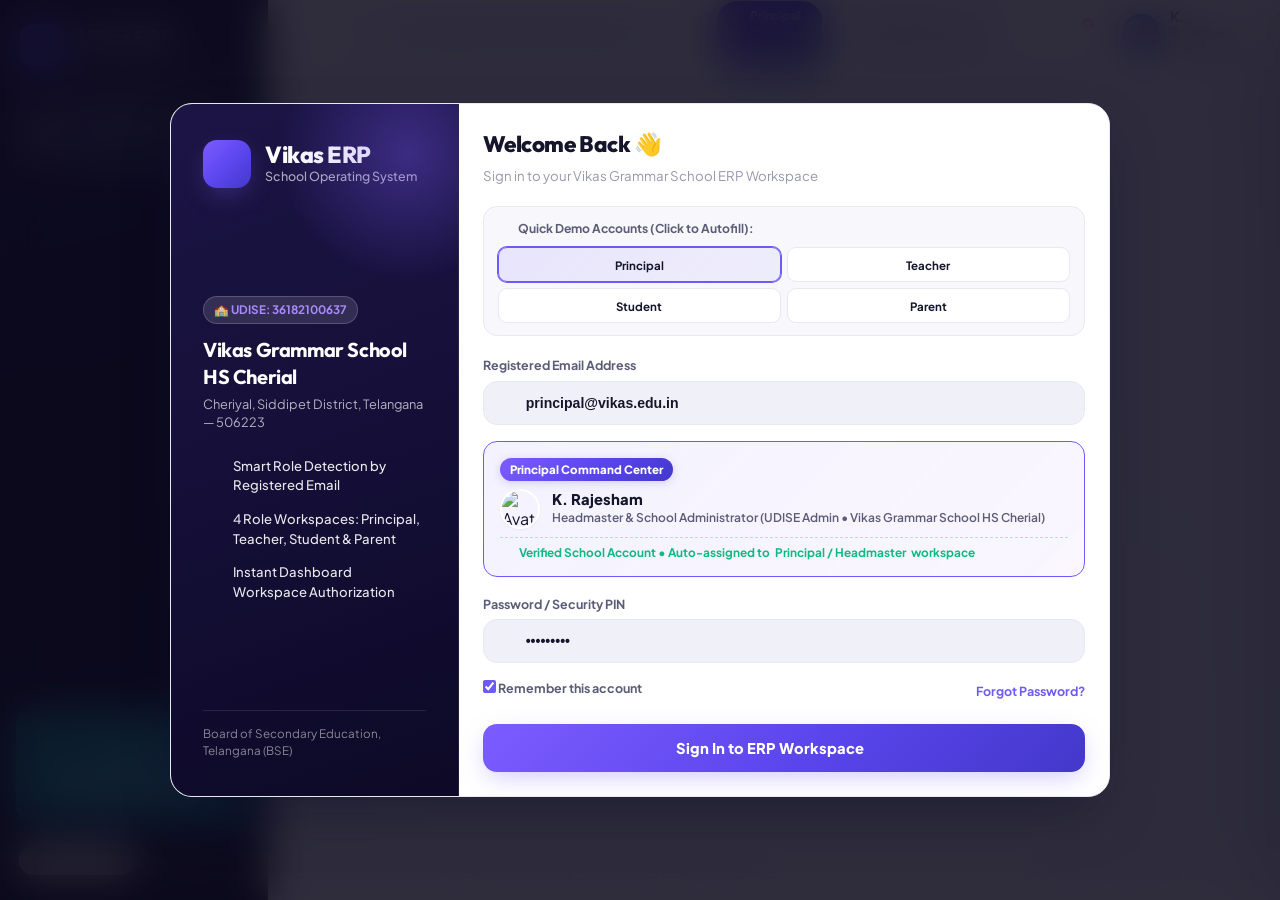
==== commit 36488889: "Add session persistence, printable Telangana BSE report card marksheet modal, instant UPI fee paymen" ====
--- a/files/index.html
+++ b/files/index.html
@@ -23,6 +23,9 @@
 <body class="theme-light role-principal">
 
   <div class="app-container">
+
+    <!-- MOBILE SIDEBAR BACKDROP OVERLAY -->
+    <div class="sidebar-overlay" id="sidebarOverlay"></div>
 
     <!-- LEFT SIDEBAR -->
     <aside class="sidebar" id="sidebar">
@@ -494,6 +497,165 @@
 
       </form>
 
+  <!-- MARKSHEET REPORT CARD MODAL OVERLAY -->
+  <div class="profile-modal-overlay" id="marksheetModalOverlay">
+    <div class="profile-modal-card" style="width: 820px;">
+      <div class="profile-cover-banner" style="background: linear-gradient(135deg, #1e1b4b 0%, #312e81 100%);">
+        <button type="button" class="profile-close-btn" id="closeMarksheetBtn"><i data-lucide="x"></i></button>
+        <div class="profile-cover-badge">📜 BSE Telangana Official Grade Report</div>
+      </div>
+
+      <div class="marksheet-print-container" id="marksheetPrintContainer" style="padding: 24px 28px; background: var(--bg-card); overflow-y: auto;">
+        <div style="text-align: center; border-bottom: 2px solid var(--border-color); padding-bottom: 16px; margin-bottom: 20px;">
+          <div style="font-size: 0.8rem; font-weight: 800; color: var(--indigo); letter-spacing: 1px;">BOARD OF SECONDARY EDUCATION, TELANGANA</div>
+          <h2 style="font-family: 'Outfit', sans-serif; font-size: 1.4rem; font-weight: 800; color: var(--text-primary); margin: 4px 0;">VIKAS GRAMMAR SCHOOL HS CHERIAL</h2>
+          <p style="font-size: 0.8rem; color: var(--text-muted); margin: 0;">UDISE Code: 36182100637 • Cheriyal, Siddipet District, Telangana — 506223</p>
+          <div style="display: inline-block; background: var(--accent-grad-soft); color: var(--indigo); font-weight: 800; font-size: 0.75rem; padding: 4px 14px; border-radius: 20px; margin-top: 10px;">
+            ANNUAL ACADEMIC MARKSHEET 2026-2027
+          </div>
+        </div>
+
+        <div style="display: grid; grid-template-columns: repeat(2, 1fr); gap: 12px; background: var(--bg-card-sub); border: 1px solid var(--border-color); padding: 14px 16px; border-radius: 12px; margin-bottom: 20px; font-size: 0.82rem;">
+          <div><strong>Student Name:</strong> <span id="msStudentName">Rahul Reddy</span></div>
+          <div><strong>Roll Number:</strong> <span id="msRollNo">VIII-014</span></div>
+          <div><strong>Class & Section:</strong> <span id="msGradeSec">Class VIII Section A</span></div>
+          <div><strong>PEN ID:</strong> <span id="msPenId">PEN-36182100637-801</span></div>
+        </div>
+
+        <div class="table-responsive" style="margin-bottom: 20px;">
+          <table class="custom-table" style="width: 100%;">
+            <thead>
+              <tr>
+                <th>Subject Code</th>
+                <th>Curriculum Subject</th>
+                <th>Max Marks</th>
+                <th>Marks Obtained</th>
+                <th>Grade</th>
+                <th>Performance Status</th>
+              </tr>
+            </thead>
+            <tbody id="marksheetTableBody">
+              <tr><td>01T</td><td>Telugu (First Language)</td><td>100</td><td>92</td><td><span class="badge-success">A+</span></td><td>Outstanding</td></tr>
+              <tr><td>02E</td><td>English Literature & Grammar</td><td>100</td><td>88</td><td><span class="badge-success">A</span></td><td>Excellent</td></tr>
+              <tr><td>03M</td><td>Mathematics & Geometry</td><td>100</td><td>95</td><td><span class="badge-success">A+</span></td><td>Outstanding</td></tr>
+              <tr><td>04P</td><td>Physical Science</td><td>100</td><td>86</td><td><span class="badge-success">A</span></td><td>Very Good</td></tr>
+              <tr><td>05B</td><td>Biological Science</td><td>100</td><td>90</td><td><span class="badge-success">A+</span></td><td>Outstanding</td></tr>
+              <tr><td>06S</td><td>Social Studies & Telangana History</td><td>100</td><td>84</td><td><span class="badge-success">A</span></td><td>Very Good</td></tr>
+            </tbody>
+          </table>
+        </div>
+
+        <div style="display: flex; justify-content: space-between; align-items: center; background: var(--accent-grad-soft); border: 1px solid rgba(109,91,248,0.2); padding: 14px 18px; border-radius: 12px; margin-bottom: 24px;">
+          <div>
+            <div style="font-size: 0.76rem; color: var(--text-secondary); font-weight: 700;">TOTAL MARKS OBTAINED</div>
+            <div style="font-size: 1.3rem; font-weight: 800; color: var(--indigo);" id="msTotalMarks">535 / 600 (89.16%)</div>
+          </div>
+          <div>
+            <div style="font-size: 0.76rem; color: var(--text-secondary); font-weight: 700;">CUMULATIVE GPA GRADE</div>
+            <div style="font-size: 1.3rem; font-weight: 800; color: var(--emerald);" id="msGpaGrade">Grade A+ (9.2 CGPA)</div>
+          </div>
+        </div>
+
+        <div style="display: flex; justify-content: space-between; align-items: flex-end; padding-top: 20px; border-top: 1px dashed var(--border-color); font-size: 0.78rem; color: var(--text-secondary);">
+          <div>
+            <div><strong>Date of Issue:</strong> Aug 27, 2026</div>
+            <div><strong>Mentor Teacher:</strong> Mrs. S. Radhika</div>
+          </div>
+          <div style="text-align: right;">
+            <div style="font-family: 'Outfit', sans-serif; font-weight: 800; color: var(--indigo); font-size: 0.95rem;">K. Rajesham</div>
+            <div>Headmaster & Administrator</div>
+            <div style="font-size: 0.7rem; color: var(--text-muted); margin-top: 2px;">Vikas Grammar School HS Cherial</div>
+          </div>
+        </div>
+      </div>
+
+      <div class="profile-modal-footer">
+        <button type="button" class="btn-cancel" id="cancelMarksheetBtn">Close</button>
+        <button type="button" class="btn-save-profile" onclick="window.print();">
+          <i data-lucide="printer"></i> Print / Save PDF Marksheet
+        </button>
+      </div>
+    </div>
+  </div>
+
+  <!-- ONLINE FEE PAYMENT MODAL OVERLAY -->
+  <div class="profile-modal-overlay" id="paymentModalOverlay">
+    <div class="profile-modal-card" style="width: 520px;">
+      <div class="profile-cover-banner" style="background: linear-gradient(135deg, #059669 0%, #10b981 100%);">
+        <button type="button" class="profile-close-btn" id="closePaymentBtn"><i data-lucide="x"></i></button>
+        <div class="profile-cover-badge">💳 Vikas School Instant Fee Payment</div>
+      </div>
+
+      <form id="paymentForm" style="padding: 24px; background: var(--bg-card);">
+        <div style="text-align: center; margin-bottom: 20px;">
+          <div style="font-size: 0.78rem; color: var(--text-muted); font-weight: 600;">TERM 3 TUITION & ADMISSION DUES</div>
+          <div style="font-size: 2rem; font-weight: 800; color: var(--emerald);" id="payAmountText">₹ 3,500</div>
+          <div style="font-size: 0.8rem; color: var(--text-secondary); font-weight: 600;" id="payStudentText">Student: Rahul Reddy (Class VIII A)</div>
+        </div>
+
+        <div style="background: var(--bg-card-sub); border: 1px solid var(--border-color); border-radius: 14px; padding: 16px; text-align: center; margin-bottom: 20px;">
+          <div style="font-size: 0.78rem; font-weight: 700; color: var(--text-primary); margin-bottom: 10px;">Scan & Pay via UPI (GPay / PhonePe / Paytm / BHIM)</div>
+          <img src="https://api.qrserver.com/v1/create-qr-code/?size=150x150&data=upi://pay?pa=vikasschool@sbi&pn=Vikas%20Grammar%20School&am=3500&cu=INR" alt="UPI QR Code" style="width: 130px; height: 130px; border-radius: 8px; border: 2px solid var(--border-color);">
+          <div style="font-size: 0.72rem; color: var(--text-muted); margin-top: 8px;">UPI ID: <strong>vikasschool@sbi</strong></div>
+        </div>
+
+        <div class="form-group" style="margin-bottom: 16px;">
+          <label style="font-size: 0.78rem; font-weight: 700; color: var(--text-secondary);">Select Payment Method</label>
+          <select id="payMethodSelect" style="width: 100%; height: 42px; padding: 0 12px; background: var(--bg-input); border: 1px solid var(--border-color); border-radius: var(--radius-md); font-size: 0.85rem; font-weight: 600; color: var(--text-primary);">
+            <option value="upi">Instant UPI Transfer (Auto-Verified)</option>
+            <option value="card">Debit / Credit Card</option>
+            <option value="netbanking">SBI / HDFC / ICICI Net Banking</option>
+          </select>
+        </div>
+
+        <button type="submit" class="login-submit-btn" id="paySubmitBtn" style="background: linear-gradient(135deg, #10b981 0%, #059669 100%); width: 100%;">
+          <span>Confirm & Pay ₹ 3,500</span>
+          <i data-lucide="check-circle"></i>
+        </button>
+      </form>
+    </div>
+  </div>
+
+  <!-- LEAVE REQUEST SUBMISSION MODAL OVERLAY -->
+  <div class="profile-modal-overlay" id="leaveModalOverlay">
+    <div class="profile-modal-card" style="width: 580px;">
+      <div class="profile-cover-banner" style="background: linear-gradient(135deg, #d97706 0%, #f59e0b 100%);">
+        <button type="button" class="profile-close-btn" id="closeLeaveBtn"><i data-lucide="x"></i></button>
+        <div class="profile-cover-badge">📝 Student Leave Application</div>
+      </div>
+
+      <form id="leaveForm" style="padding: 24px; background: var(--bg-card);">
+        <div class="form-group" style="margin-bottom: 14px;">
+          <label style="font-size: 0.78rem; font-weight: 700; color: var(--text-secondary);">Leave Type</label>
+          <select id="leaveTypeSelect" style="width: 100%; height: 42px; padding: 0 12px; background: var(--bg-input); border: 1px solid var(--border-color); border-radius: var(--radius-md); font-size: 0.85rem; font-weight: 600; color: var(--text-primary);">
+            <option value="Medical Leave">Medical Leave (Doctor Rest / Illness)</option>
+            <option value="Family Function">Family Event / Function</option>
+            <option value="Religious Festival">Religious / Festival Holiday</option>
+            <option value="Personal Emergency">Personal / Family Emergency</option>
+          </select>
+        </div>
+
+        <div style="display: grid; grid-template-columns: repeat(2, 1fr); gap: 12px; margin-bottom: 14px;">
+          <div class="form-group">
+            <label style="font-size: 0.78rem; font-weight: 700; color: var(--text-secondary);">From Date</label>
+            <input type="date" id="leaveFromDate" required style="width: 100%; height: 42px; padding: 0 12px; background: var(--bg-input); border: 1px solid var(--border-color); border-radius: var(--radius-md); font-size: 0.85rem; font-weight: 600; color: var(--text-primary);">
+          </div>
+          <div class="form-group">
+            <label style="font-size: 0.78rem; font-weight: 700; color: var(--text-secondary);">To Date</label>
+            <input type="date" id="leaveToDate" required style="width: 100%; height: 42px; padding: 0 12px; background: var(--bg-input); border: 1px solid var(--border-color); border-radius: var(--radius-md); font-size: 0.85rem; font-weight: 600; color: var(--text-primary);">
+          </div>
+        </div>
+
+        <div class="form-group" style="margin-bottom: 18px;">
+          <label style="font-size: 0.78rem; font-weight: 700; color: var(--text-secondary);">Reason & Additional Details</label>
+          <textarea id="leaveReasonText" rows="3" required placeholder="Describe the reason for leave request..." style="width: 100%; padding: 10px 12px; background: var(--bg-input); border: 1px solid var(--border-color); border-radius: var(--radius-md); font-size: 0.85rem; font-weight: 500; color: var(--text-primary); outline: none;"></textarea>
+        </div>
+
+        <button type="submit" class="login-submit-btn" style="background: linear-gradient(135deg, #f59e0b 0%, #d97706 100%); width: 100%;">
+          <span>Submit Application for Mentor Review</span>
+          <i data-lucide="send"></i>
+        </button>
+      </form>
     </div>
   </div>
 
--- a/files/css/styles.css
+++ b/files/css/styles.css
@@ -66,6 +66,11 @@
   width: 100%;
   height: 100%;
   overflow-x: hidden;
+}
+
+body.modal-open {
+  overflow: hidden !important;
+  touch-action: none;
 }
 
 body {
@@ -1078,49 +1083,269 @@
   to { opacity: 1; transform: translateY(0); }
 }
 
-/* RESPONSIVE MEDIA QUERIES */
+/* ==========================================================================
+   MOBILE & TABLET EXCELLENCE RESPONSIVE SYSTEM (Down to 320px)
+   ========================================================================== */
+
+/* SIDEBAR BACKDROP OVERLAY */
+.sidebar-overlay {
+  position: fixed;
+  inset: 0;
+  background: rgba(11, 9, 26, 0.65);
+  backdrop-filter: blur(6px);
+  -webkit-backdrop-filter: blur(6px);
+  z-index: 999;
+  opacity: 0;
+  pointer-events: none;
+  transition: opacity 0.3s ease;
+}
+
+.sidebar-overlay.active {
+  opacity: 1;
+  pointer-events: auto;
+}
+
 @media (max-width: 1024px) {
   .main-wrapper {
     margin-left: 0 !important;
     width: 100% !important;
   }
+
   .sidebar {
-    transform: translateX(-268px);
-    box-shadow: 0 10px 30px rgba(0,0,0,0.3);
-  }
+    position: fixed;
+    top: 0;
+    left: 0;
+    bottom: 0;
+    z-index: 1000;
+    transform: translateX(-280px);
+    box-shadow: 0 10px 40px rgba(0, 0, 0, 0.4);
+    transition: transform 0.35s cubic-bezier(0.16, 1, 0.3, 1);
+  }
+
   .sidebar.collapsed {
-    transform: translateX(0);
-  }
+    transform: translateX(0) !important;
+  }
+
   .dashboard-main-grid {
-    grid-template-columns: 1fr;
+    grid-template-columns: 1fr !important;
   }
 }
 
 @media (max-width: 768px) {
+  /* TOP NAVBAR MOBILE ALIGNMENT */
   .top-navbar {
     height: auto !important;
-    padding: 12px 14px !important;
+    padding: 10px 14px !important;
+    display: flex;
     flex-direction: column;
-    align-items: flex-start !important;
     gap: 10px;
-  }
-  .role-personality-pills {
+    background: var(--bg-card);
+    border-bottom: 1px solid var(--border-color);
+    position: sticky;
+    top: 0;
+    z-index: 900;
+  }
+
+  .nav-left {
+    display: flex;
+    align-items: center;
+    justify-content: space-between;
+    width: 100%;
+  }
+
+  .search-bar {
+    width: 100% !important;
+    margin: 0 !important;
+  }
+
+  .search-bar input {
+    height: 38px;
+    font-size: 0.82rem;
+  }
+
+  .active-session-banner {
+    width: 100%;
+    justify-content: space-between;
+    padding: 6px 12px;
+    border-radius: 20px;
+    font-size: 0.72rem;
+    overflow-x: auto;
+  }
+
+  .session-role-badge {
+    padding: 4px 10px;
+    font-size: 0.72rem;
+    white-space: nowrap;
+  }
+
+  .session-email-tag {
+    font-size: 0.72rem;
+    white-space: nowrap;
+    overflow: hidden;
+    text-overflow: ellipsis;
+  }
+
+  .nav-right {
+    gap: 8px !important;
+    justify-content: flex-end;
+  }
+
+  .user-info {
+    display: none !important;
+  }
+
+  .user-avatar {
+    width: 32px !important;
+    height: 32px !important;
+  }
+
+  /* VIEWPORT & CARDS MOBILE PADDING */
+  .content-viewport {
+    padding: 12px !important;
+  }
+
+  .stats-grid-4 {
+    grid-template-columns: repeat(2, 1fr) !important;
+    gap: 10px !important;
+  }
+
+  .quick-cards-grid {
+    grid-template-columns: repeat(2, 1fr) !important;
+    gap: 10px !important;
+  }
+
+  .stat-card {
+    padding: 12px !important;
+  }
+
+  .stat-val {
+    font-size: 1.2rem !important;
+  }
+
+  .stat-label {
+    font-size: 0.72rem !important;
+  }
+
+  /* TABLE MOBILE HORIZONTAL SCROLL */
+  .table-responsive {
     width: 100%;
     overflow-x: auto;
+    -webkit-overflow-scrolling: touch;
+    border-radius: 12px;
+  }
+
+  .custom-table th, .custom-table td {
+    padding: 10px 12px !important;
+    font-size: 0.78rem !important;
     white-space: nowrap;
-    padding-bottom: 4px;
-  }
-  .search-bar {
+  }
+
+  /* MOBILE MODAL OVERLAY & NATURAL SCROLL EXCELLENCE */
+  .login-modal-overlay,
+  .profile-modal-overlay {
+    padding: 16px 10px !important;
+    align-items: flex-start !important;
+    overflow-y: auto !important;
+    -webkit-overflow-scrolling: touch !important;
+  }
+
+  .login-modal-card {
+    flex-direction: column !important;
+    margin: 0 auto !important;
+    max-height: none !important;
+    height: auto !important;
     width: 100% !important;
-  }
-  .content-viewport {
-    padding: 14px !important;
-  }
+    overflow: visible !important;
+    border-radius: 20px !important;
+  }
+
+  .login-branding-panel {
+    width: 100% !important;
+    padding: 20px 18px !important;
+  }
+
+  .login-hero-card {
+    margin: 12px 0 !important;
+  }
+
+  .login-features-list {
+    display: none !important;
+  }
+
+  .login-form-panel {
+    width: 100% !important;
+    padding: 20px 18px !important;
+    overflow: visible !important;
+    height: auto !important;
+    max-height: none !important;
+  }
+
+  .demo-chips-grid {
+    grid-template-columns: repeat(2, 1fr) !important;
+  }
+
+  /* PROFILE MODAL MOBILE STACK & NATURAL TOUCH SCROLL */
+  .profile-modal-card {
+    width: 100% !important;
+    margin: 0 auto !important;
+    max-height: none !important;
+    height: auto !important;
+    overflow: visible !important;
+    border-radius: 20px !important;
+  }
+
+  .profile-header-main {
+    flex-direction: column !important;
+    align-items: flex-start !important;
+    gap: 10px !important;
+    padding: 0 16px 16px 16px !important;
+  }
+
+  .profile-avatar-wrapper img {
+    width: 72px !important;
+    height: 72px !important;
+  }
+
+  .profile-form-body {
+    padding: 16px !important;
+    overflow: visible !important;
+    height: auto !important;
+    max-height: none !important;
+  }
+
+  .profile-form-grid {
+    grid-template-columns: 1fr !important;
+    gap: 12px !important;
+  }
+
+  .profile-form-group.full-width {
+    grid-column: span 1 !important;
+  }
+
+  .profile-modal-footer {
+    padding: 12px 16px !important;
+    position: sticky;
+    bottom: 0;
+    z-index: 10;
+  }
+
+  .btn-save-profile, .btn-cancel {
+    flex: 1;
+    justify-content: center;
+  }
+}
+
+@media (max-width: 480px) {
   .stats-grid-4 {
-    grid-template-columns: repeat(2, 1fr) !important;
+    grid-template-columns: 1fr !important;
   }
   .quick-cards-grid {
-    grid-template-columns: repeat(2, 1fr) !important;
+    grid-template-columns: 1fr !important;
+  }
+  .active-session-banner {
+    flex-direction: column;
+    align-items: flex-start;
+    gap: 4px;
   }
 }
 
@@ -1131,16 +1356,19 @@
   position: fixed;
   inset: 0;
   z-index: 99999;
-  background: rgba(11, 9, 26, 0.82);
+  background: rgba(11, 9, 26, 0.85);
   backdrop-filter: blur(20px);
   -webkit-backdrop-filter: blur(20px);
   display: flex;
-  align-items: center;
+  align-items: flex-start;
   justify-content: center;
-  padding: 24px;
+  padding: 24px 16px;
+  overflow-y: auto;
+  -webkit-overflow-scrolling: touch;
+  overscroll-behavior: contain;
   opacity: 0;
   pointer-events: none;
-  transition: opacity 0.35s cubic-bezier(0.16, 1, 0.3, 1), transform 0.35s cubic-bezier(0.16, 1, 0.3, 1);
+  transition: opacity 0.35s cubic-bezier(0.16, 1, 0.3, 1);
 }
 
 .login-modal-overlay.active {
@@ -1149,6 +1377,7 @@
 }
 
 .login-modal-card {
+  margin: auto;
   width: 940px;
   max-width: 100%;
   background: var(--bg-card);
@@ -1644,13 +1873,16 @@
   position: fixed;
   inset: 0;
   z-index: 99998;
-  background: rgba(11, 9, 26, 0.78);
+  background: rgba(11, 9, 26, 0.82);
   backdrop-filter: blur(16px);
   -webkit-backdrop-filter: blur(16px);
   display: flex;
-  align-items: center;
+  align-items: flex-start;
   justify-content: center;
-  padding: 20px;
+  padding: 24px 16px;
+  overflow-y: auto;
+  -webkit-overflow-scrolling: touch;
+  overscroll-behavior: contain;
   opacity: 0;
   pointer-events: none;
   transition: all 0.3s cubic-bezier(0.16, 1, 0.3, 1);
@@ -1662,6 +1894,7 @@
 }
 
 .profile-modal-card {
+  margin: auto;
   width: 780px;
   max-width: 100%;
   max-height: 90vh;
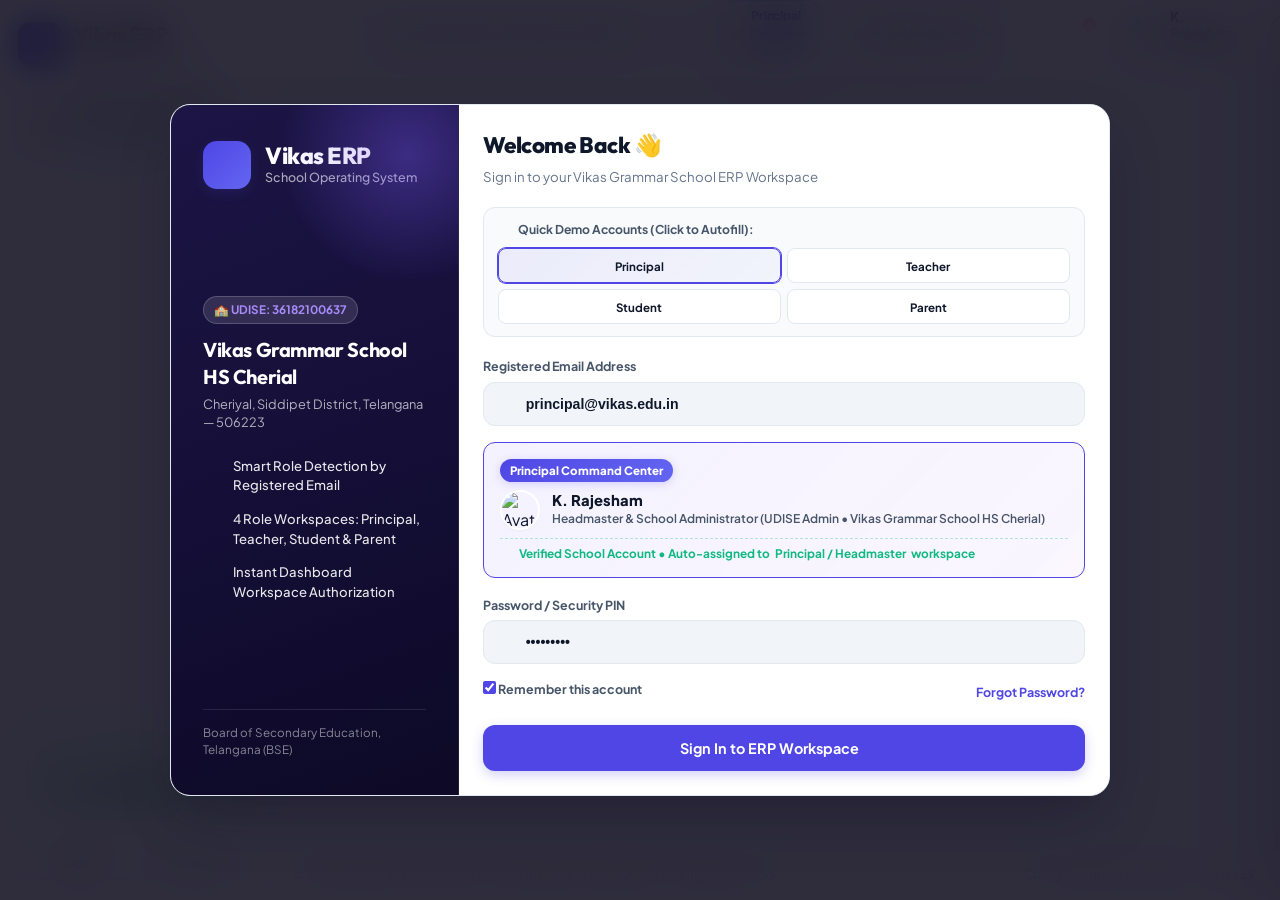
==== commit 38b8a77c: "Switch to clean modern white background theme with subtle accents, fix HTML unclosed tags, and remov" ====
--- a/files/index.html
+++ b/files/index.html
@@ -659,6 +659,82 @@
     </div>
   </div>
 
+  <!-- SMS & WHATSAPP BROADCAST MODAL OVERLAY -->
+  <div class="profile-modal-overlay" id="broadcastModalOverlay">
+    <div class="profile-modal-card" style="width: 680px;">
+      <div class="profile-cover-banner" style="background: linear-gradient(135deg, #059669 0%, #25D366 100%);">
+        <button type="button" class="profile-close-btn" id="closeBroadcastBtn"><i data-lucide="x"></i></button>
+        <div class="profile-cover-badge">📢 Vikas School Multi-Channel Broadcaster</div>
+      </div>
+
+      <form id="broadcastForm" style="padding: 24px; background: var(--bg-card);">
+        <div style="display: grid; grid-template-columns: repeat(2, 1fr); gap: 14px; margin-bottom: 14px;">
+          <div class="form-group">
+            <label style="font-size: 0.78rem; font-weight: 700; color: var(--text-secondary);">Message Template</label>
+            <select id="broadcastTemplateSelect" style="width: 100%; height: 42px; padding: 0 12px; background: var(--bg-input); border: 1px solid var(--border-color); border-radius: var(--radius-md); font-size: 0.85rem; font-weight: 600; color: var(--text-primary);">
+              <option value="custom">✏️ Custom Blank Message</option>
+              <option value="tmpl_fee">💳 Fee Due Reminder Alert</option>
+              <option value="tmpl_holiday">🌧️ Emergency Rain / Govt Holiday Notice</option>
+              <option value="tmpl_ptm">👨‍👩‍👧 Parent-Teacher Meeting (PTM) Invitation</option>
+              <option value="tmpl_exam">📝 Exam Timetable & Hall Ticket Notice</option>
+              <option value="tmpl_transport">🚌 Transport Bus Route Update</option>
+            </select>
+          </div>
+
+          <div class="form-group">
+            <label style="font-size: 0.78rem; font-weight: 700; color: var(--text-secondary);">Target Audience</label>
+            <select id="broadcastAudienceSelect" style="width: 100%; height: 42px; padding: 0 12px; background: var(--bg-input); border: 1px solid var(--border-color); border-radius: var(--radius-md); font-size: 0.85rem; font-weight: 600; color: var(--text-primary);">
+              <option value="All Parents (Classes 1–10)">👥 All Parents (Classes 1 to 10 - 384 Parents)</option>
+              <option value="Fee Defaulters Only">⚠️ Fee Defaulters Only (42 Pending Dues)</option>
+              <option value="Class VIII Section A">🎓 Class VIII Section A Parents (40 Parents)</option>
+              <option value="Class X Board Students">🎓 Class X Board Exam Candidates (65 Parents)</option>
+              <option value="Bus Transport Students">🚌 Transport & Bus Route Students (115 Parents)</option>
+            </select>
+          </div>
+        </div>
+
+        <div class="form-group" style="margin-bottom: 14px;">
+          <label style="font-size: 0.78rem; font-weight: 700; color: var(--text-secondary);">Dispatch Channel</label>
+          <div style="display: grid; grid-template-columns: repeat(3, 1fr); gap: 10px; margin-top: 6px;">
+            <label style="display: flex; align-items: center; gap: 8px; padding: 10px 12px; background: var(--bg-card-sub); border: 1px solid var(--border-color); border-radius: 10px; cursor: pointer; font-size: 0.82rem; font-weight: 700; color: var(--text-primary);">
+              <input type="radio" name="broadcastChannel" value="both" checked>
+              <span>🚀 WhatsApp + SMS</span>
+            </label>
+            <label style="display: flex; align-items: center; gap: 8px; padding: 10px 12px; background: var(--bg-card-sub); border: 1px solid var(--border-color); border-radius: 10px; cursor: pointer; font-size: 0.82rem; font-weight: 700; color: #10b981;">
+              <input type="radio" name="broadcastChannel" value="whatsapp">
+              <span>💬 WhatsApp Only</span>
+            </label>
+            <label style="display: flex; align-items: center; gap: 8px; padding: 10px 12px; background: var(--bg-card-sub); border: 1px solid var(--border-color); border-radius: 10px; cursor: pointer; font-size: 0.82rem; font-weight: 700; color: #6366f1;">
+              <input type="radio" name="broadcastChannel" value="sms">
+              <span>📱 SMS Only</span>
+            </label>
+          </div>
+        </div>
+
+        <div class="form-group" style="margin-bottom: 14px;">
+          <label style="font-size: 0.78rem; font-weight: 700; color: var(--text-secondary);">Announcement Title / Subject</label>
+          <input type="text" id="broadcastSubjectInput" placeholder="Enter circular subject..." required style="width: 100%; height: 42px; padding: 0 12px; background: var(--bg-input); border: 1px solid var(--border-color); border-radius: var(--radius-md); font-size: 0.85rem; font-weight: 600; color: var(--text-primary);">
+        </div>
+
+        <div class="form-group" style="margin-bottom: 18px;">
+          <div style="display: flex; justify-content: space-between; align-items: center; margin-bottom: 6px;">
+            <label style="font-size: 0.78rem; font-weight: 700; color: var(--text-secondary);">Message Content</label>
+            <span style="font-size: 0.72rem; color: var(--text-muted);" id="broadcastCharCount">0 characters</span>
+          </div>
+          <textarea id="broadcastMessageText" rows="4" required placeholder="Type SMS & WhatsApp announcement message here..." style="width: 100%; padding: 12px; background: var(--bg-input); border: 1px solid var(--border-color); border-radius: var(--radius-md); font-size: 0.85rem; font-weight: 500; color: var(--text-primary); outline: none;"></textarea>
+        </div>
+
+        <div style="display: flex; gap: 10px;">
+          <button type="button" class="btn-cancel" id="cancelBroadcastBtn" style="flex: 1;">Cancel</button>
+          <button type="submit" class="login-submit-btn" id="broadcastSubmitBtn" style="flex: 2; background: linear-gradient(135deg, #10b981 0%, #059669 100%);">
+            <span>🚀 Dispatch Broadcast Alert</span>
+            <i data-lucide="send"></i>
+          </button>
+        </div>
+      </form>
+    </div>
+  </div>
+
   <script src="js/data.js"></script>
   <script src="js/app.js"></script>
 </body>
--- a/files/css/styles.css
+++ b/files/css/styles.css
@@ -5,39 +5,40 @@
    ========================================================================== */
 
 :root {
-  --bg-app: #f4f5fb;
-  --bg-sidebar: #171233;
+  --bg-app: #f8fafc;
+  --bg-sidebar: #ffffff;
   --bg-card: #ffffff;
-  --bg-card-sub: #f7f7fc;
-  --bg-input: #f0f1f8;
-  --border-color: #e7e8f2;
-  --border-focus: #7c5cff;
-
-  --text-primary: #16152b;
-  --text-secondary: #5c5c78;
-  --text-muted: #9797ae;
-
-  --indigo: #6d5bf8;
-  --indigo-dark: #5a45ec;
-  --violet: #a855f7;
+  --bg-card-sub: #f8fafc;
+  --bg-input: #f1f5f9;
+  --border-color: #e2e8f0;
+  --border-focus: #4f46e5;
+
+  --text-primary: #0f172a;
+  --text-secondary: #475569;
+  --text-muted: #64748b;
+
+  --indigo: #4f46e5;
+  --indigo-dark: #4338ca;
+  --indigo-light: #eef2ff;
+  --violet: #8b5cf6;
   --cyan: #06b6d4;
   --emerald: #10b981;
   --amber: #f59e0b;
   --rose: #ef4444;
 
-  --accent-grad: linear-gradient(135deg, #7c5cff 0%, #5a45ec 55%, #4338ca 100%);
-  --accent-grad-soft: linear-gradient(135deg, rgba(124,92,255,0.12) 0%, rgba(90,69,236,0.06) 100%);
-  --sidebar-grad: linear-gradient(165deg, #1c1640 0%, #171233 45%, #100c26 100%);
-
-  --shadow-sm: 0 1px 2px rgba(23, 18, 51, 0.05);
-  --shadow-card: 0 1px 2px rgba(23,18,51,0.04), 0 10px 28px -8px rgba(23, 18, 51, 0.09);
-  --shadow-lg: 0 20px 45px -12px rgba(90, 69, 236, 0.28);
-  --shadow-glow: 0 8px 24px -4px rgba(124, 92, 255, 0.35);
-
-  --radius-sm: 9px;
-  --radius-md: 14px;
-  --radius-lg: 18px;
-  --radius-xl: 22px;
+  --accent-grad: linear-gradient(135deg, #4f46e5 0%, #6366f1 100%);
+  --accent-grad-soft: linear-gradient(135deg, rgba(79, 70, 229, 0.08) 0%, rgba(99, 102, 241, 0.04) 100%);
+  --sidebar-grad: #ffffff;
+
+  --shadow-sm: 0 1px 2px rgba(0, 0, 0, 0.04);
+  --shadow-card: 0 1px 3px rgba(0, 0, 0, 0.04), 0 6px 16px -4px rgba(0, 0, 0, 0.06);
+  --shadow-lg: 0 12px 28px -6px rgba(15, 23, 42, 0.08);
+  --shadow-glow: 0 4px 14px -2px rgba(79, 70, 229, 0.2);
+
+  --radius-sm: 8px;
+  --radius-md: 12px;
+  --radius-lg: 16px;
+  --radius-xl: 20px;
 }
 
 body.theme-dark {
@@ -76,10 +77,6 @@
 body {
   font-family: 'Plus Jakarta Sans', system-ui, -apple-system, sans-serif;
   background-color: var(--bg-app);
-  background-image:
-    radial-gradient(circle at 100% 0%, rgba(124, 92, 255, 0.06), transparent 45%),
-    radial-gradient(circle at 0% 100%, rgba(6, 182, 212, 0.05), transparent 45%);
-  background-attachment: fixed;
   color: var(--text-primary);
   line-height: 1.5;
   -webkit-font-smoothing: antialiased;
@@ -100,13 +97,14 @@
   font-family: 'Outfit', sans-serif;
   font-weight: 700;
   letter-spacing: -0.02em;
+  color: var(--text-primary);
 }
 
 /* Scrollbars */
-::-webkit-scrollbar { width: 8px; height: 8px; }
+::-webkit-scrollbar { width: 6px; height: 6px; }
 ::-webkit-scrollbar-track { background: transparent; }
-::-webkit-scrollbar-thumb { background: rgba(124, 92, 255, 0.25); border-radius: 8px; }
-::-webkit-scrollbar-thumb:hover { background: rgba(124, 92, 255, 0.45); }
+::-webkit-scrollbar-thumb { background: #cbd5e1; border-radius: 6px; }
+::-webkit-scrollbar-thumb:hover { background: #94a3b8; }
 
 code {
   font-family: 'SFMono-Regular', Consolas, monospace;
@@ -114,6 +112,7 @@
   padding: 1px 6px;
   border-radius: 6px;
   font-size: 0.85em;
+  border: 1px solid var(--border-color);
 }
 
 /* APP CONTAINER LAYOUT */
@@ -123,22 +122,23 @@
   width: 100%;
   overflow-x: hidden;
   position: relative;
+  background-color: var(--bg-app);
 }
 
 /* ==========================================================================
-   SIDEBAR
+   SIDEBAR — CLEAN MODERN LIGHT WHITE THEME
    ========================================================================== */
 .sidebar {
   width: 268px;
   min-width: 268px;
   height: 100vh;
-  background: var(--sidebar-grad);
-  color: #ffffff;
-  border-right: 1px solid rgba(255, 255, 255, 0.06);
+  background: var(--bg-sidebar);
+  color: var(--text-primary);
+  border-right: 1px solid var(--border-color);
   display: flex;
   flex-direction: column;
   justify-content: space-between;
-  padding: 22px 16px;
+  padding: 20px 14px;
   position: fixed;
   top: 0;
   left: 0;
@@ -147,14 +147,14 @@
   transition: transform 0.3s cubic-bezier(.4,0,.2,1);
 }
 
-.sidebar::-webkit-scrollbar { width: 5px; }
+.sidebar::-webkit-scrollbar { width: 4px; }
 
 .sidebar.collapsed {
   transform: translateX(-268px);
 }
 
 .sidebar-header {
-  margin-bottom: 18px;
+  margin-bottom: 16px;
   padding: 0 4px;
 }
 
@@ -165,16 +165,16 @@
 }
 
 .brand-logo {
-  width: 46px;
-  height: 46px;
-  border-radius: 14px;
-  background: var(--accent-grad);
+  width: 44px;
+  height: 44px;
+  border-radius: 12px;
+  background: linear-gradient(135deg, #4f46e5 0%, #6366f1 100%);
   display: flex;
   align-items: center;
   justify-content: center;
   color: white;
-  box-shadow: var(--shadow-glow);
-  font-size: 1.3rem;
+  box-shadow: 0 4px 12px rgba(79, 70, 229, 0.25);
+  font-size: 1.25rem;
 }
 
 .brand-title {
@@ -186,44 +186,36 @@
 .brand-name {
   font-family: 'Outfit', sans-serif;
   font-weight: 800;
-  font-size: 1.32rem;
-  color: #ffffff;
+  font-size: 1.28rem;
+  color: var(--text-primary);
   letter-spacing: -0.03em;
 }
 
 .brand-sub {
-  font-size: 0.7rem;
-  color: #8f8bb3;
-  font-weight: 600;
-  letter-spacing: 0.6px;
+  font-size: 0.68rem;
+  color: var(--text-muted);
+  font-weight: 700;
+  letter-spacing: 0.5px;
   text-transform: uppercase;
   margin-top: 1px;
 }
 
 /* SIDEBAR SCHOOL PROFILE CARD */
 .sidebar-school-card {
-  background: rgba(255, 255, 255, 0.05);
-  border: 1px solid rgba(255, 255, 255, 0.08);
+  background: #f8fafc;
+  border: 1px solid var(--border-color);
   border-radius: var(--radius-md);
-  padding: 12px 13px;
-  margin-bottom: 18px;
+  padding: 12px 14px;
+  margin-bottom: 16px;
   position: relative;
-  overflow: hidden;
-}
-
-.sidebar-school-card::before {
-  content: '';
-  position: absolute;
-  inset: 0;
-  background: linear-gradient(120deg, rgba(124,92,255,0.15), transparent 60%);
-  pointer-events: none;
 }
 
 .school-avatar-icon {
   width: 34px;
   height: 34px;
   border-radius: 10px;
-  background: rgba(255, 255, 255, 0.12);
+  background: #eef2ff;
+  color: var(--indigo);
   display: flex;
   align-items: center;
   justify-content: center;
@@ -234,13 +226,13 @@
 .school-card-title {
   font-size: 0.82rem;
   font-weight: 800;
-  color: #ffffff;
+  color: var(--text-primary);
   line-height: 1.25;
 }
 
 .school-card-sub {
   font-size: 0.7rem;
-  color: #8f8bb3;
+  color: var(--text-muted);
   margin-top: 1px;
 }
 
@@ -248,12 +240,11 @@
   display: inline-block;
   font-size: 0.63rem;
   font-weight: 800;
-  background: rgba(6, 182, 212, 0.18);
-  color: #5eead4;
-  padding: 2px 9px;
-  border-radius: 10px;
-  margin-top: 5px;
-  letter-spacing: 0.3px;
+  background: #e0f2fe;
+  color: #0284c7;
+  padding: 2px 8px;
+  border-radius: 8px;
+  margin-top: 4px;
 }
 
 /* SIDEBAR MENU & NAV LIST */
@@ -265,7 +256,7 @@
   list-style: none;
   display: flex;
   flex-direction: column;
-  gap: 2px;
+  gap: 3px;
 }
 
 .nav-btn {
@@ -274,10 +265,10 @@
   align-items: center;
   justify-content: space-between;
   padding: 10px 12px;
-  border-radius: 11px;
+  border-radius: 10px;
   background: transparent;
   border: none;
-  color: #a5a2c4;
+  color: #64748b;
   font-size: 0.84rem;
   font-weight: 600;
   cursor: pointer;
@@ -292,80 +283,86 @@
 }
 
 .nav-btn:hover {
-  background: rgba(255, 255, 255, 0.06);
-  color: #ffffff;
+  background: #f1f5f9;
+  color: var(--text-primary);
 }
 
 .nav-btn.active {
-  background: var(--accent-grad);
-  color: #ffffff !important;
-  box-shadow: var(--shadow-glow);
+  background: #eef2ff !important;
+  color: #4338ca !important;
+  font-weight: 700 !important;
+  border-left: 3.5px solid #4f46e5 !important;
+  box-shadow: none !important;
 }
 
 .nav-btn.active svg, .nav-btn.active i {
-  color: #ffffff !important;
+  color: #4f46e5 !important;
 }
 
 .nav-btn svg, .nav-btn i {
   width: 17px;
   height: 17px;
-  color: #837fa8;
+  color: #64748b;
   flex-shrink: 0;
 }
 
 /* SIDEBAR BOTTOM WIDGET BANNER */
 .sidebar-widget-banner {
-  background: linear-gradient(135deg, #0d9488 0%, #0891b2 100%);
+  background: linear-gradient(135deg, #f0fdf4 0%, #dcfce7 100%);
+  border: 1px solid #bbf7d0;
   border-radius: var(--radius-md);
-  padding: 15px;
-  margin: 16px 0 12px 0;
-  color: #ffffff;
-  box-shadow: 0 10px 25px -6px rgba(8, 145, 178, 0.4);
+  padding: 14px;
+  margin: 14px 0 10px 0;
+  color: #166534;
   text-align: center;
 }
 
 .widget-banner-icon {
-  width: 36px;
-  height: 36px;
+  width: 32px;
+  height: 32px;
   border-radius: 50%;
-  background: rgba(255, 255, 255, 0.18);
+  background: #dcfce7;
+  color: #16a34a;
   display: flex;
   align-items: center;
   justify-content: center;
-  margin: 0 auto 7px auto;
+  margin: 0 auto 6px auto;
 }
 
 .widget-banner-title {
   font-weight: 800;
-  font-size: 0.84rem;
+  font-size: 0.82rem;
+  color: #15803d;
 }
 
 .widget-banner-sub {
-  font-size: 0.7rem;
+  font-size: 0.68rem;
+  color: #166534;
   opacity: 0.85;
 }
 
 /* SIDEBAR FOOTER */
 .sidebar-footer {
   padding-top: 10px;
-  border-top: 1px solid rgba(255, 255, 255, 0.07);
+  border-top: 1px solid var(--border-color);
 }
 
 .theme-toggle-pill {
-  background: rgba(255, 255, 255, 0.06);
+  background: #f1f5f9;
+  border: 1px solid var(--border-color);
   padding: 3px;
-  border-radius: 20px;
+  border-radius: 12px;
   display: flex;
   align-items: center;
 }
 
 .theme-btn {
   flex: 1;
-  padding: 7px 10px;
-  border-radius: 16px;
+  padding: 6px 10px;
+  border-radius: 8px;
   font-size: 0.75rem;
   font-weight: 700;
-  color: #8f8bb3;
+  color: #64748b;
   display: flex;
   align-items: center;
   justify-content: center;
@@ -375,8 +372,8 @@
 
 .theme-btn.active {
   background: #ffffff;
-  color: #171233;
-  box-shadow: var(--shadow-sm);
+  color: var(--text-primary);
+  box-shadow: 0 1px 3px rgba(0, 0, 0, 0.08);
 }
 
 /* ==========================================================================
@@ -489,27 +486,28 @@
 /* OFFICIAL LOGGED-IN SESSION BANNER STYLES */
 .active-session-banner {
   background: var(--bg-card-sub);
-  padding: 5px 14px 5px 6px;
-  border-radius: 28px;
+  padding: 4px 14px 4px 6px;
+  border-radius: 24px;
   display: flex;
   align-items: center;
   gap: 10px;
   border: 1px solid var(--border-color);
-  box-shadow: var(--shadow-sm);
+  box-shadow: none;
   transition: all 0.25s ease;
 }
 
 .session-role-badge {
-  background: var(--accent-grad);
-  color: #ffffff;
+  background: #eef2ff;
+  color: #4338ca;
+  border: 1px solid #c7d2fe;
   padding: 5px 12px;
-  border-radius: 20px;
+  border-radius: 18px;
   font-size: 0.76rem;
   font-weight: 800;
   display: flex;
   align-items: center;
   gap: 6px;
-  box-shadow: var(--shadow-glow);
+  box-shadow: none;
   letter-spacing: -0.01em;
 }
 
@@ -555,24 +553,26 @@
   display: flex;
   align-items: center;
   gap: 10px;
-  padding: 5px 8px 5px 5px;
-  border-radius: 30px;
-  transition: background-color 0.15s ease;
+  padding: 4px 10px 4px 4px;
+  border-radius: 24px;
+  border: 1px solid transparent;
+  transition: all 0.15s ease;
   cursor: pointer;
 }
 
 .user-pill:hover {
   background-color: var(--bg-card-sub);
+  border-color: var(--border-color);
 }
 
 .user-avatar {
-  width: 38px;
-  height: 38px;
+  width: 36px;
+  height: 36px;
   border-radius: 50%;
   object-fit: cover;
-  border: 2px solid transparent;
-  background: var(--accent-grad);
-  padding: 2px;
+  border: 1.5px solid var(--border-color);
+  background: #f1f5f9;
+  padding: 1px;
 }
 
 .user-info {
@@ -595,14 +595,14 @@
 /* CONTENT VIEWPORT */
 .content-viewport {
   flex: 1;
-  padding: 26px;
+  padding: 24px;
   max-width: 1440px;
   width: 100%;
   margin: 0 auto;
 }
 
 /* ==========================================================================
-   STATS GRID & METRIC CARDS
+   STATS GRID & METRIC CARDS — CLEAN WHITE
    ========================================================================== */
 .stats-grid-4 {
   display: grid;
@@ -612,10 +612,10 @@
 }
 
 .stat-card {
-  background-color: var(--bg-card);
+  background-color: #ffffff;
   border: 1px solid var(--border-color);
   border-radius: var(--radius-lg);
-  padding: 19px 21px;
+  padding: 18px 20px;
   display: flex;
   flex-direction: column;
   justify-content: space-between;
@@ -630,21 +630,21 @@
   position: absolute;
   top: 0; left: 0; right: 0;
   height: 3px;
-  background: var(--accent-grad);
+  background: #4f46e5;
   opacity: 0;
   transition: opacity 0.2s ease;
 }
 
 .stat-card:hover {
-  transform: translateY(-3px);
+  transform: translateY(-2px);
   box-shadow: var(--shadow-lg);
-  border-color: rgba(124, 92, 255, 0.25);
+  border-color: #cbd5e1;
 }
 
 .stat-card:hover::before { opacity: 1; }
 
 .stat-title {
-  font-size: 0.78rem;
+  font-size: 0.76rem;
   font-weight: 700;
   color: var(--text-muted);
   text-transform: uppercase;
@@ -654,7 +654,7 @@
 
 .stat-value {
   font-family: 'Outfit', sans-serif;
-  font-size: 1.9rem;
+  font-size: 1.85rem;
   font-weight: 800;
   color: var(--text-primary);
   line-height: 1.1;
@@ -672,51 +672,44 @@
   width: fit-content;
 }
 
-.trend-up-green { background: #d7f7ea; color: #047857; }
-.trend-up-blue { background: #dee7ff; color: #3345d1; }
-.trend-purple { background: #f2e4ff; color: #7e22ce; }
-.trend-orange { background: #ffe8d4; color: #c2410c; }
-
-/* HERO CARD & QUICK ACTIONS */
+.trend-up-green { background: #dcfce7; color: #15803d; }
+.trend-up-blue { background: #e0e7ff; color: #3730a3; }
+.trend-purple { background: #f3e8ff; color: #6b21a8; }
+.trend-orange { background: #ffedd5; color: #9a3412; }
+
+/* HERO CARD & QUICK ACTIONS — CRISP LIGHT WHITE */
 .hero-school-card {
-  background: var(--accent-grad);
-  color: white;
-  border-radius: var(--radius-xl);
-  padding: 26px 28px;
+  background: #ffffff;
+  color: var(--text-primary);
+  border: 1px solid var(--border-color);
+  border-radius: var(--radius-lg);
+  padding: 22px 24px;
   margin-bottom: 20px;
-  box-shadow: var(--shadow-lg);
+  box-shadow: var(--shadow-card);
   position: relative;
   overflow: hidden;
 }
 
-.hero-school-card::after {
-  content: '';
-  position: absolute;
-  top: -60%;
-  right: -8%;
-  width: 320px;
-  height: 320px;
-  background: radial-gradient(circle, rgba(255,255,255,0.16), transparent 65%);
-  border-radius: 50%;
-}
-
 .hero-school-card h2 {
-  font-size: 1.5rem;
+  font-size: 1.45rem;
+  font-weight: 800;
+  color: var(--text-primary);
 }
 
 .hero-sub {
-  font-size: 0.85rem;
-  opacity: 0.85;
+  font-size: 0.82rem;
+  color: var(--text-muted);
   margin-top: 6px;
 }
 
 .school-dropdown-pill {
-  background: rgba(255,255,255,0.16);
+  background: #f1f5f9;
+  color: #475569;
+  border: 1px solid #e2e8f0;
   padding: 4px 12px;
   border-radius: 20px;
   font-size: 0.78rem;
   font-weight: 700;
-  backdrop-filter: blur(4px);
 }
 
 .dashboard-main-grid {
@@ -733,7 +726,7 @@
 }
 
 .quick-action-card {
-  background: var(--bg-card-sub);
+  background: #ffffff;
   border: 1px solid var(--border-color);
   border-radius: var(--radius-md);
   padding: 16px;
@@ -743,13 +736,14 @@
   justify-content: center;
   gap: 9px;
   cursor: pointer;
+  box-shadow: var(--shadow-sm);
   transition: all 0.2s ease;
 }
 
 .quick-action-card:hover {
-  background: var(--bg-card);
-  border-color: var(--indigo);
-  transform: translateY(-3px);
+  background: #f8fafc;
+  border-color: #4f46e5;
+  transform: translateY(-2px);
   box-shadow: var(--shadow-card);
 }
 
@@ -1810,25 +1804,26 @@
 
 .login-submit-btn {
   width: 100%;
-  height: 48px;
-  background: var(--accent-grad);
+  height: 46px;
+  background: #4f46e5;
   color: #ffffff;
   border: none;
   border-radius: var(--radius-md);
-  font-size: 0.92rem;
-  font-weight: 800;
+  font-size: 0.9rem;
+  font-weight: 700;
   display: flex;
   align-items: center;
   justify-content: center;
   gap: 10px;
   cursor: pointer;
-  box-shadow: var(--shadow-glow);
-  transition: all 0.25s ease;
+  box-shadow: 0 4px 12px rgba(79, 70, 229, 0.25);
+  transition: all 0.2s ease;
 }
 
 .login-submit-btn:hover {
-  transform: translateY(-2px);
-  box-shadow: 0 10px 28px -4px rgba(124, 92, 255, 0.45);
+  background: #4338ca;
+  transform: translateY(-1px);
+  box-shadow: 0 6px 16px rgba(79, 70, 229, 0.35);
 }
 
 .login-submit-btn i {
@@ -2096,24 +2091,25 @@
 }
 
 .btn-save-profile {
-  background: var(--accent-grad);
+  background: #4f46e5;
   color: #ffffff;
   border: none;
   padding: 9px 24px;
   border-radius: var(--radius-md);
   font-size: 0.84rem;
-  font-weight: 800;
+  font-weight: 700;
   display: flex;
   align-items: center;
   gap: 8px;
   cursor: pointer;
-  box-shadow: var(--shadow-glow);
+  box-shadow: 0 4px 12px rgba(79, 70, 229, 0.25);
   transition: all 0.2s ease;
 }
 
 .btn-save-profile:hover {
+  background: #4338ca;
   transform: translateY(-1px);
-  box-shadow: 0 8px 24px -4px rgba(124, 92, 255, 0.45);
+  box-shadow: 0 6px 16px rgba(79, 70, 229, 0.35);
 }
 
 .btn-save-profile i {
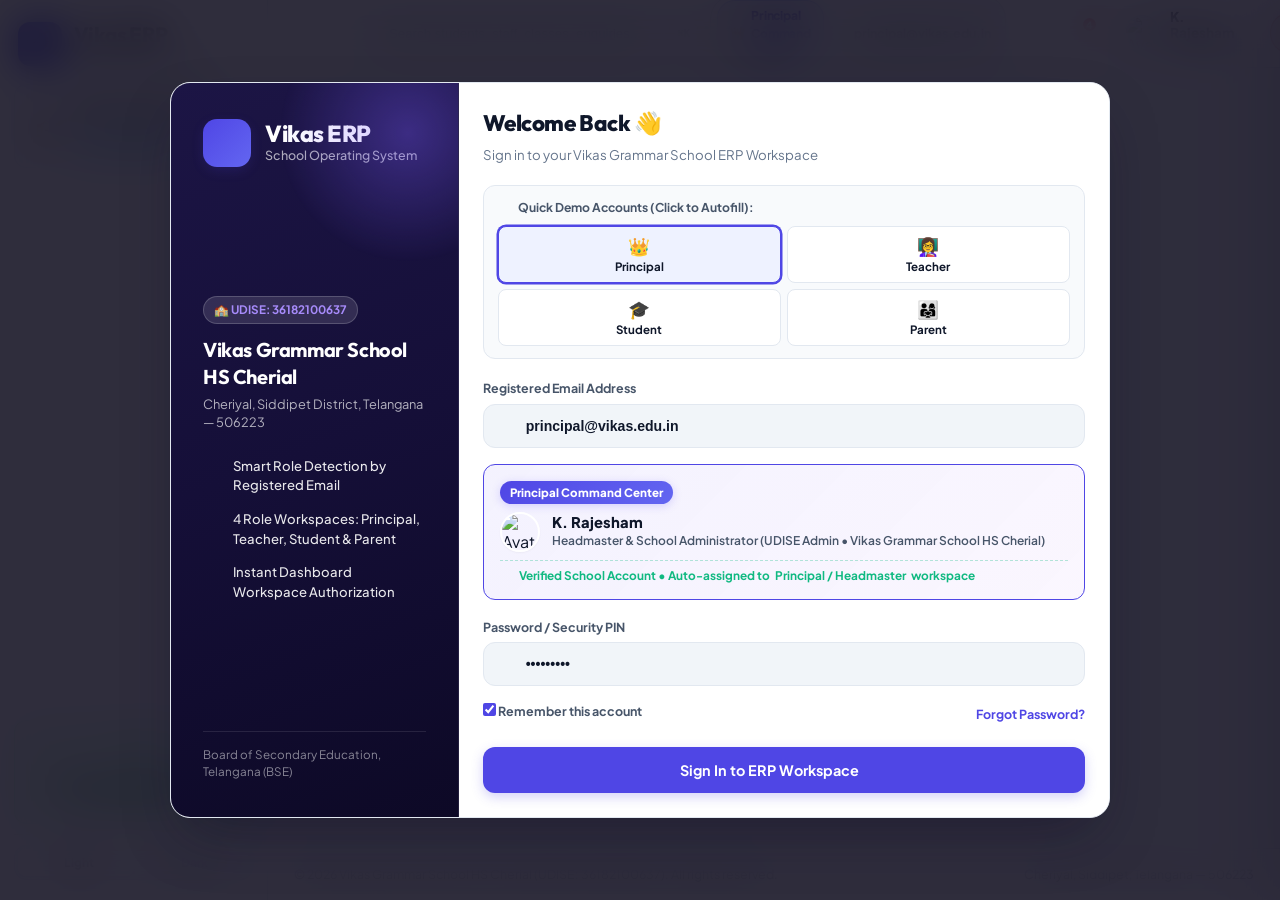
==== commit 6acada92: "Polish login portal with 1-click role chips, clean white design, real-time identity verification, an" ====
--- a/files/index.html
+++ b/files/index.html
@@ -263,19 +263,19 @@
           <div class="quick-title"><i data-lucide="zap"></i> Quick Demo Accounts (Click to Autofill):</div>
           <div class="demo-chips-grid">
             <button type="button" class="demo-chip active" data-email="principal@vikas.edu.in">
-              <span class="chip-icon"></span>
+              <span class="chip-icon">👑</span>
               <span class="chip-text">Principal</span>
             </button>
             <button type="button" class="demo-chip" data-email="teacher@vikas.edu.in">
-              <span class="chip-icon"></span>
+              <span class="chip-icon">👩‍🏫</span>
               <span class="chip-text">Teacher</span>
             </button>
             <button type="button" class="demo-chip" data-email="student@vikas.edu.in">
-              <span class="chip-icon"></span>
+              <span class="chip-icon">🎓</span>
               <span class="chip-text">Student</span>
             </button>
             <button type="button" class="demo-chip" data-email="parent@vikas.edu.in">
-              <span class="chip-icon"></span>
+              <span class="chip-icon">👨‍👩‍👧</span>
               <span class="chip-text">Parent</span>
             </button>
           </div>
--- a/files/css/styles.css
+++ b/files/css/styles.css
@@ -1587,9 +1587,9 @@
 }
 
 .demo-chip.active {
-  background: var(--accent-grad-soft);
-  border-color: var(--indigo);
-  box-shadow: 0 0 0 1px var(--indigo);
+  background: #eef2ff;
+  border-color: #4f46e5;
+  box-shadow: 0 0 0 1.5px #4f46e5;
 }
 
 .chip-icon {
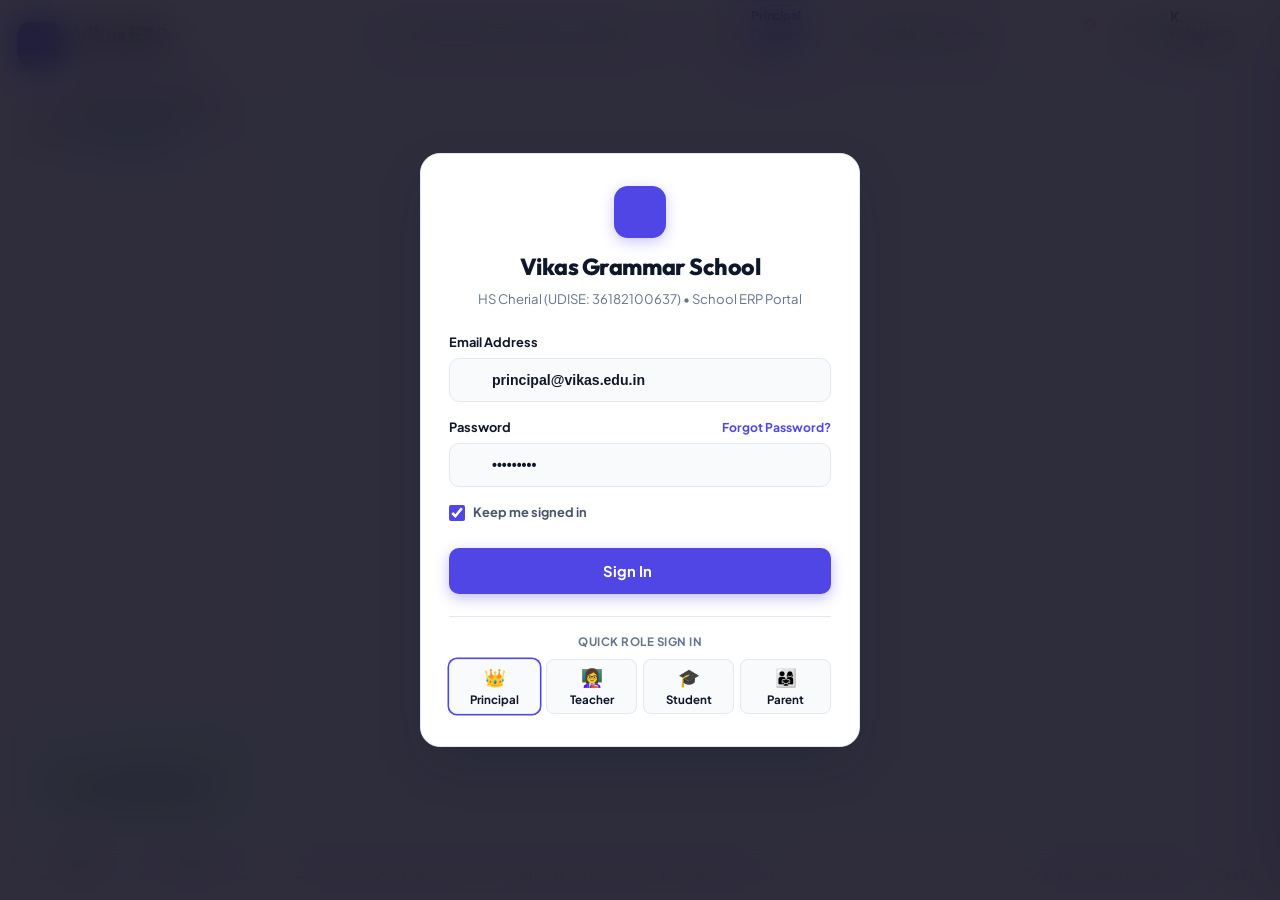
==== commit 25a7cc81: "Convert login to standard, clean, normal website style centered card with minimal layout, official s" ====
--- a/files/index.html
+++ b/files/index.html
@@ -209,152 +209,82 @@
 
   </div>
 
-  <!-- LOGIN & ROLE IDENTIFICATION PORTAL OVERLAY -->
+  <!-- LOGIN & AUTHENTICATION PORTAL (CLEAN STANDARD WEBSITE STYLE) -->
   <div class="login-modal-overlay active" id="loginModalOverlay">
-    <div class="login-modal-card">
-
-      <!-- LEFT BRANDING BANNER -->
-      <div class="login-branding-panel">
-        <div class="login-brand-header">
-          <div class="login-brand-logo">
-            <i data-lucide="graduation-cap"></i>
-          </div>
-          <div>
-            <h2>Vikas ERP</h2>
-            <p>School Operating System</p>
-          </div>
-        </div>
-
-        <div class="login-hero-card">
-          <div class="school-tag">🏫 UDISE: 36182100637</div>
-          <h3>Vikas Grammar School HS Cherial</h3>
-          <p>Cheriyal, Siddipet District, Telangana — 506223</p>
-
-          <div class="login-features-list">
-            <div class="feature-item">
-              <i data-lucide="shield-check"></i>
-              <span>Smart Role Detection by Registered Email</span>
-            </div>
-            <div class="feature-item">
-              <i data-lucide="users"></i>
-              <span>4 Role Workspaces: Principal, Teacher, Student & Parent</span>
-            </div>
-            <div class="feature-item">
-              <i data-lucide="sparkles"></i>
-              <span>Instant Dashboard Workspace Authorization</span>
-            </div>
-          </div>
-        </div>
-
-        <div class="login-footer-info">
-          <span>Board of Secondary Education, Telangana (BSE)</span>
-        </div>
-      </div>
-
-      <!-- RIGHT FORM PANEL -->
-      <div class="login-form-panel">
-        <div class="login-form-header">
-          <h3>Welcome Back 👋</h3>
-          <p>Sign in to your Vikas Grammar School ERP Workspace</p>
-        </div>
-
-        <!-- QUICK DEMO ACCOUNTS SELECTOR -->
-        <div class="quick-demo-accounts">
-          <div class="quick-title"><i data-lucide="zap"></i> Quick Demo Accounts (Click to Autofill):</div>
-          <div class="demo-chips-grid">
-            <button type="button" class="demo-chip active" data-email="principal@vikas.edu.in">
-              <span class="chip-icon">👑</span>
-              <span class="chip-text">Principal</span>
-            </button>
-            <button type="button" class="demo-chip" data-email="teacher@vikas.edu.in">
-              <span class="chip-icon">👩‍🏫</span>
-              <span class="chip-text">Teacher</span>
-            </button>
-            <button type="button" class="demo-chip" data-email="student@vikas.edu.in">
-              <span class="chip-icon">🎓</span>
-              <span class="chip-text">Student</span>
-            </button>
-            <button type="button" class="demo-chip" data-email="parent@vikas.edu.in">
-              <span class="chip-icon">👨‍👩‍👧</span>
-              <span class="chip-text">Parent</span>
-            </button>
-          </div>
+    <div class="login-modal-card single-panel" style="width: 440px; max-width: 95vw; background: #ffffff; border-radius: 20px; box-shadow: 0 20px 50px -10px rgba(15, 23, 42, 0.25); border: 1px solid #e2e8f0; margin: auto;">
+      <div class="login-form-panel" style="width: 100%; padding: 32px 28px; background: #ffffff;">
+        
+        <!-- BRAND LOGO & HEADER -->
+        <div style="text-align: center; margin-bottom: 24px;">
+          <div style="width: 52px; height: 52px; border-radius: 14px; background: #4f46e5; color: white; display: inline-flex; align-items: center; justify-content: center; box-shadow: 0 4px 14px rgba(79,70,229,0.3); margin-bottom: 12px;">
+            <i data-lucide="graduation-cap" style="width: 28px; height: 28px;"></i>
+          </div>
+          <h2 style="font-family: 'Outfit', sans-serif; font-size: 1.45rem; font-weight: 800; color: #0f172a; margin-bottom: 4px;">Vikas Grammar School</h2>
+          <p style="font-size: 0.82rem; color: #64748b; margin: 0;">HS Cherial (UDISE: 36182100637) • School ERP Portal</p>
         </div>
 
         <form id="loginForm" class="login-form">
 
           <!-- EMAIL INPUT -->
-          <div class="form-group">
-            <label for="loginEmailInput">Registered Email Address</label>
+          <div class="form-group" style="margin-bottom: 16px;">
+            <label for="loginEmailInput" style="display: block; font-size: 0.8rem; font-weight: 700; color: #0f172a; margin-bottom: 6px;">Email Address</label>
             <div class="input-with-icon">
               <i data-lucide="mail"></i>
-              <input type="email" id="loginEmailInput" placeholder="e.g. principal@vikas.edu.in"
-                value="principal@vikas.edu.in" required autocomplete="email">
-            </div>
-          </div>
-
-          <!-- REAL-TIME ROLE DETECTION & CONFIRMATION BOX -->
-          <div class="role-detection-box" id="roleDetectionBox">
-            <div class="detection-badge" id="detectionBadge">👑 Principal Command Center</div>
-            <div class="user-preview">
-              <img src="https://images.unsplash.com/photo-1534528741775-53994a69daeb?auto=format&fit=crop&w=120&q=80"
-                alt="Avatar" id="detectionAvatar">
-              <div class="user-details">
-                <div class="detected-name" id="detectionName">K. Rajesham</div>
-                <div class="detected-sub" id="detectionSub">Headmaster & School Administrator</div>
-              </div>
-            </div>
-            <div class="detection-status" id="detectionStatus">
-              <i data-lucide="check-circle-2"></i> Verified School Account • Auto-assigned to <strong>Principal</strong>
-              workspace
-            </div>
-          </div>
-
-          <!-- UNREGISTERED CUSTOM ROLE SELECTOR (Hidden by default, shown if email not in database) -->
-          <div class="form-group custom-role-group" id="customRoleGroup" style="display:none;">
-            <label>Unregistered Email — Choose Role to Sign In:</label>
-            <div class="role-selector-radios">
-              <label class="radio-chip"><input type="radio" name="customRole" value="principal" checked> <span>👑
-                  Principal</span></label>
-              <label class="radio-chip"><input type="radio" name="customRole" value="teacher"> <span>👩‍🏫
-                  Teacher</span></label>
-              <label class="radio-chip"><input type="radio" name="customRole" value="student"> <span>🎓
-                  Student</span></label>
-              <label class="radio-chip"><input type="radio" name="customRole" value="parent"> <span>👨‍👩‍👧
-                  Parent</span></label>
+              <input type="email" id="loginEmailInput" placeholder="name@vikas.edu.in" value="principal@vikas.edu.in" required autocomplete="email" style="width: 100%; height: 44px; padding: 0 14px 0 42px; background: #f8fafc; border: 1px solid #e2e8f0; border-radius: 10px; font-size: 0.88rem; color: #0f172a; outline: none;">
             </div>
           </div>
 
           <!-- PASSWORD INPUT -->
-          <div class="form-group">
-            <label for="loginPasswordInput">Password / Security PIN</label>
+          <div class="form-group" style="margin-bottom: 16px;">
+            <div style="display: flex; justify-content: space-between; align-items: center; margin-bottom: 6px;">
+              <label for="loginPasswordInput" style="font-size: 0.8rem; font-weight: 700; color: #0f172a; margin: 0;">Password</label>
+              <a href="#" class="forgot-link" onclick="event.preventDefault(); alert('Password reset link sent to your registered email address!');" style="font-size: 0.76rem; color: #4f46e5; font-weight: 700; text-decoration: none;">Forgot Password?</a>
+            </div>
             <div class="input-with-icon">
               <i data-lucide="lock"></i>
-              <input type="password" id="loginPasswordInput" value="vikas2026" placeholder="Enter password" required>
-              <button type="button" class="toggle-password-btn" id="togglePasswordBtn"><i
-                  data-lucide="eye"></i></button>
-            </div>
-          </div>
-
-          <div class="form-options">
-            <label class="checkbox-label">
-              <input type="checkbox" checked id="rememberMeCheckbox">
-              <span>Remember this account</span>
+              <input type="password" id="loginPasswordInput" value="vikas2026" placeholder="••••••••" required style="width: 100%; height: 44px; padding: 0 42px 0 42px; background: #f8fafc; border: 1px solid #e2e8f0; border-radius: 10px; font-size: 0.88rem; color: #0f172a; outline: none;">
+              <button type="button" class="toggle-password-btn" id="togglePasswordBtn"><i data-lucide="eye"></i></button>
+            </div>
+          </div>
+
+          <div class="form-options" style="margin-bottom: 20px; display: flex; align-items: center;">
+            <label class="checkbox-label" style="font-size: 0.8rem; color: #475569; display: flex; align-items: center; gap: 8px; cursor: pointer;">
+              <input type="checkbox" checked id="rememberMeCheckbox" style="accent-color: #4f46e5; width: 16px; height: 16px; cursor: pointer;">
+              <span>Keep me signed in</span>
             </label>
-            <a href="#" class="forgot-link"
-              onclick="event.preventDefault(); alert('Password reset guidance sent to your registered school email!');">Forgot
-              Password?</a>
           </div>
 
           <!-- SUBMIT BUTTON -->
-          <button type="submit" class="login-submit-btn" id="loginSubmitBtn">
-            <span>Sign In to ERP Workspace</span>
+          <button type="submit" class="login-submit-btn" id="loginSubmitBtn" style="width: 100%; height: 46px; background: #4f46e5; color: white; border: none; border-radius: 10px; font-weight: 700; font-size: 0.92rem; cursor: pointer; display: flex; align-items: center; justify-content: center; gap: 8px; box-shadow: 0 4px 14px rgba(79,70,229,0.35);">
+            <span>Sign In</span>
             <i data-lucide="arrow-right"></i>
           </button>
 
+          <!-- DISCREET ROLE QUICK LOGIN SELECTOR -->
+          <div style="margin-top: 22px; padding-top: 16px; border-top: 1px solid #e2e8f0; text-align: center;">
+            <div style="font-size: 0.72rem; font-weight: 700; color: #64748b; margin-bottom: 8px; text-transform: uppercase; letter-spacing: 0.5px;">Quick Role Sign In</div>
+            <div class="demo-chips-grid" style="display: grid; grid-template-columns: repeat(4, 1fr); gap: 6px;">
+              <button type="button" class="demo-chip active" data-email="principal@vikas.edu.in" style="padding: 6px 4px; border: 1px solid #e2e8f0; border-radius: 8px; background: #f8fafc; cursor: pointer; font-size: 0.73rem; font-weight: 700; color: #0f172a; display: flex; flex-direction: column; align-items: center; gap: 2px;">
+                <span class="chip-icon">👑</span>
+                <span class="chip-text">Principal</span>
+              </button>
+              <button type="button" class="demo-chip" data-email="teacher@vikas.edu.in" style="padding: 6px 4px; border: 1px solid #e2e8f0; border-radius: 8px; background: #f8fafc; cursor: pointer; font-size: 0.73rem; font-weight: 700; color: #0f172a; display: flex; flex-direction: column; align-items: center; gap: 2px;">
+                <span class="chip-icon">👩‍🏫</span>
+                <span class="chip-text">Teacher</span>
+              </button>
+              <button type="button" class="demo-chip" data-email="student@vikas.edu.in" style="padding: 6px 4px; border: 1px solid #e2e8f0; border-radius: 8px; background: #f8fafc; cursor: pointer; font-size: 0.73rem; font-weight: 700; color: #0f172a; display: flex; flex-direction: column; align-items: center; gap: 2px;">
+                <span class="chip-icon">🎓</span>
+                <span class="chip-text">Student</span>
+              </button>
+              <button type="button" class="demo-chip" data-email="parent@vikas.edu.in" style="padding: 6px 4px; border: 1px solid #e2e8f0; border-radius: 8px; background: #f8fafc; cursor: pointer; font-size: 0.73rem; font-weight: 700; color: #0f172a; display: flex; flex-direction: column; align-items: center; gap: 2px;">
+                <span class="chip-icon">👨‍👩‍👧</span>
+                <span class="chip-text">Parent</span>
+              </button>
+            </div>
+          </div>
+
         </form>
       </div>
-
     </div>
   </div>
 
@@ -496,6 +426,8 @@
         </div>
 
       </form>
+    </div>
+  </div>
 
   <!-- MARKSHEET REPORT CARD MODAL OVERLAY -->
   <div class="profile-modal-overlay" id="marksheetModalOverlay">
--- a/files/css/styles.css
+++ b/files/css/styles.css
@@ -1372,19 +1372,29 @@
 
 .login-modal-card {
   margin: auto;
-  width: 940px;
-  max-width: 100%;
+  width: 440px;
+  max-width: 95vw;
   background: var(--bg-card);
   border: 1px solid var(--border-color);
-  border-radius: var(--radius-xl);
-  box-shadow: 0 25px 60px -15px rgba(15, 12, 40, 0.45);
+  border-radius: 20px;
+  box-shadow: 0 20px 50px -10px rgba(15, 23, 42, 0.25);
   display: flex;
   overflow: hidden;
-  animation: modalPop 0.4s cubic-bezier(0.16, 1, 0.3, 1);
+  animation: modalPop 0.35s cubic-bezier(0.16, 1, 0.3, 1);
+}
+
+.login-modal-card.single-panel {
+  width: 440px;
+  max-width: 95vw;
+  background: #ffffff;
+  border-radius: 20px;
+  box-shadow: 0 20px 50px -10px rgba(15, 23, 42, 0.25);
+  border: 1px solid var(--border-color);
+  display: block;
 }
 
 @keyframes modalPop {
-  from { opacity: 0; transform: scale(0.94) translateY(10px); }
+  from { opacity: 0; transform: scale(0.96) translateY(8px); }
   to { opacity: 1; transform: scale(1) translateY(0); }
 }
 
@@ -1513,10 +1523,10 @@
   padding-top: 14px;
 }
 
-/* RIGHT FORM PANEL */
+/* FORM PANEL */
 .login-form-panel {
-  width: 58%;
-  padding: 36px 36px;
+  width: 100%;
+  padding: 32px 28px;
   background: var(--bg-card);
   display: flex;
   flex-direction: column;
@@ -1868,9 +1878,9 @@
   position: fixed;
   inset: 0;
   z-index: 99998;
-  background: rgba(11, 9, 26, 0.82);
-  backdrop-filter: blur(16px);
-  -webkit-backdrop-filter: blur(16px);
+  background: rgba(15, 23, 42, 0.55);
+  backdrop-filter: blur(8px);
+  -webkit-backdrop-filter: blur(8px);
   display: flex;
   align-items: flex-start;
   justify-content: center;
